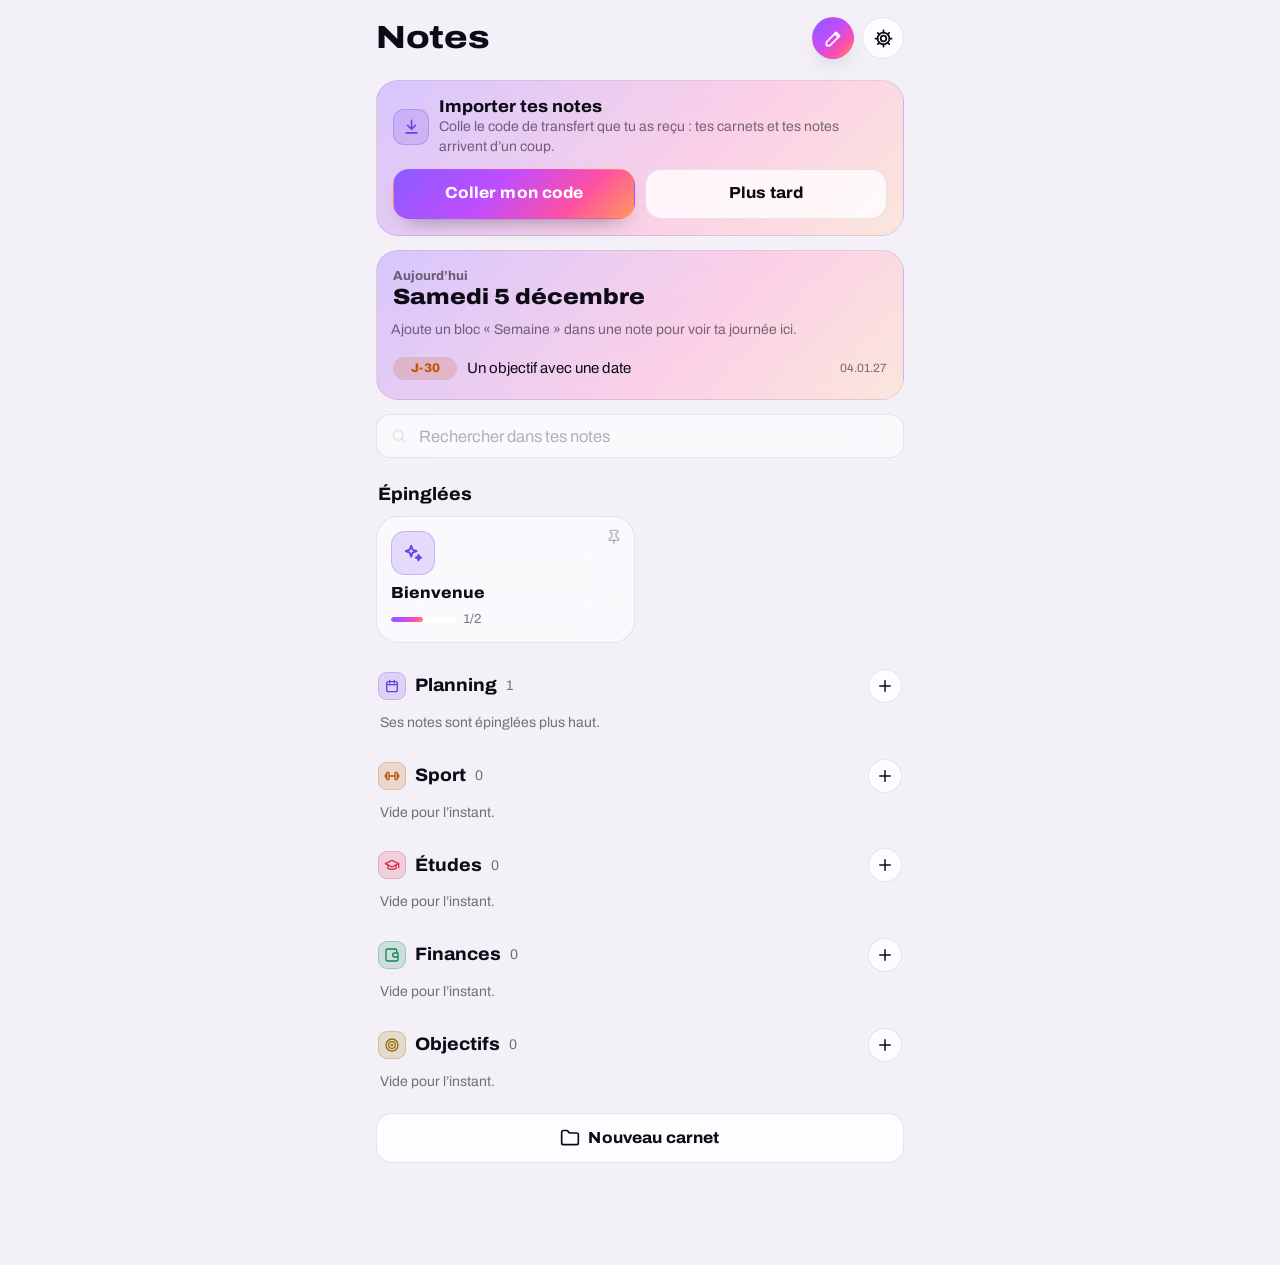
==== app/notes/index.html @ 22a7a974 "Ajoute les applis Notes et COACH (sous-dossiers notes/ et coach/) - Notes : carnets, éditeur par blo" ====
<!doctype html>
<html lang="fr">
<head>
  <meta charset="utf-8">
  <meta name="viewport" content="width=device-width, initial-scale=1, maximum-scale=1, viewport-fit=cover, user-scalable=no, interactive-widget=resizes-content">
  <title>Notes</title>
  <meta name="description" content="Mes notes : ma semaine, mes séances, mes études, mes finances et mes objectifs.">
  <meta name="theme-color" content="#f3f0f8" media="(prefers-color-scheme: light)">
  <meta name="theme-color" content="#000000" media="(prefers-color-scheme: dark)">
  <meta name="apple-mobile-web-app-capable" content="yes">
  <meta name="mobile-web-app-capable" content="yes">
  <meta name="apple-mobile-web-app-status-bar-style" content="black-translucent">
  <meta name="apple-mobile-web-app-title" content="Notes">
  <meta name="format-detection" content="telephone=no">
  <link rel="manifest" href="manifest.webmanifest">
  <link rel="icon" href="icons/notes-192.png" sizes="192x192">
  <link rel="apple-touch-icon" href="icons/notes-touch-180.png">
  <link rel="preload" href="fonts/Archivo-var.woff" as="font" type="font/woff" crossorigin>
  <link rel="stylesheet" href="css/app.css">
  <script>
    // Thème choisi avant l'affichage, pour éviter un flash blanc.
    try {
      var s = JSON.parse(localStorage.getItem('notes.v1') || '{}');
      var t = s.settings && s.settings.theme;
      if (t === 'light' || t === 'dark') document.documentElement.dataset.theme = t;
    } catch (e) {}
  </script>
</head>
<body>
  <div id="app"></div>
  <div id="layer"></div>
  <div id="toast" role="status"></div>
  <noscript>Notes a besoin de JavaScript.</noscript>
  <script type="module" src="js/app.js"></script>
</body>
</html>
---- app/notes/css/app.css ----
/* NOTES — même design que PORRADA : noir profond, lueurs colorées, panneaux en verre dépoli.
   Police : Archivo (variable : graisse 100–900, largeur 62–125 %). */

@font-face {
  font-family: 'Archivo';
  src: url('../fonts/Archivo-var.woff') format('woff');
  font-weight: 100 900;
  font-stretch: 62% 125%;
  font-display: swap;
}

:root {
  color-scheme: dark;
  --bg: #000;
  --ink: #fff;
  --ink-2: rgba(255, 255, 255, .78);
  --muted: rgba(255, 255, 255, .56);
  --faint: rgba(255, 255, 255, .3);
  --glass: rgba(255, 255, 255, .065);
  --glass-2: rgba(255, 255, 255, .11);
  --glass-3: rgba(255, 255, 255, .16);
  --glass-strong: rgba(22, 18, 32, .72);
  --line: rgba(255, 255, 255, .12);
  --hair: rgba(255, 255, 255, .08);
  --sel-bg: #fff;
  --sel-ink: #000;
  --violet: #8a5cff;
  --magenta: #d24dff;
  --pink: #ff4fa3;
  --orange: #ff9a5a;
  --green: #34e29b;
  --red: #ff5470;
  --blue: #4f8bff;
  --yellow: #ffd23f;
  --grad: linear-gradient(135deg, #8a5cff 0%, #c04dff 42%, #ff4fa3 74%, #ff9a5a 100%);
  --grad-soft: linear-gradient(135deg, rgba(138, 92, 255, .32), rgba(255, 79, 163, .24) 60%, rgba(255, 154, 90, .2));
  --glow: 0 10px 24px -14px rgba(0, 0, 0, .55);
  --shadow: 0 18px 40px -18px rgba(0, 0, 0, .8);
  --blob-1: #6b3cff;
  --blob-2: #ff3d9a;
  --blob-3: #ff8a3d;
  --blob-o: .5;
  --c-give: #9a72ff;
  --c-take: #d9651f;
  --loss: #4a4656;
  --belt-white: #f2f2f2;
  --belt-blue: #2d5bff;
  --belt-purple: #7c3aed;
  --belt-brown: #7a4a26;
  --belt-black: #111;
  --r-xl: 28px;
  --r-lg: 22px;
  --r-md: 16px;
  --r-sm: 12px;
  --safe-top: env(safe-area-inset-top, 0px);
  --safe-bottom: env(safe-area-inset-bottom, 0px);
  --tabbar: 68px;
  --ease: cubic-bezier(.22, .8, .24, 1);
  --spring: cubic-bezier(.3, 1.35, .4, 1);
  --blur: blur(22px);
}

@media (prefers-color-scheme: light) {
  :root:not([data-theme="dark"]) {
    color-scheme: light;
    --bg: #f3f0f8;
    --ink: #0e0b16;
    --ink-2: rgba(14, 11, 22, .8);
    --muted: rgba(14, 11, 22, .56);
    --faint: rgba(14, 11, 22, .3);
    --glass: rgba(255, 255, 255, .58);
    --glass-2: rgba(255, 255, 255, .78);
    --glass-3: rgba(255, 255, 255, .92);
    --glass-strong: rgba(255, 255, 255, .82);
    --line: rgba(40, 20, 80, .1);
    --hair: rgba(40, 20, 80, .07);
    --sel-bg: #0e0b16;
    --sel-ink: #fff;
    --shadow: 0 18px 40px -22px rgba(60, 30, 120, .35);
    --blob-1: #b9a2ff;
    --blob-2: #ffb0d6;
    --blob-3: #ffd2ad;
    --blob-o: .75;
    --c-give: #6b3ff0;
    --c-take: #e0661c;
    --loss: #8e8a99;
  }
}
:root[data-theme="light"] {
  color-scheme: light;
  --bg: #f3f0f8;
  --ink: #0e0b16;
  --ink-2: rgba(14, 11, 22, .8);
  --muted: rgba(14, 11, 22, .56);
  --faint: rgba(14, 11, 22, .3);
  --glass: rgba(255, 255, 255, .58);
  --glass-2: rgba(255, 255, 255, .78);
  --glass-3: rgba(255, 255, 255, .92);
  --glass-strong: rgba(255, 255, 255, .82);
  --line: rgba(40, 20, 80, .1);
  --hair: rgba(40, 20, 80, .07);
  --sel-bg: #0e0b16;
  --sel-ink: #fff;
  --shadow: 0 18px 40px -22px rgba(60, 30, 120, .35);
  --blob-1: #b9a2ff;
  --blob-2: #ffb0d6;
  --blob-3: #ffd2ad;
  --blob-o: .75;
  --c-give: #6b3ff0;
  --c-take: #e0661c;
  --loss: #8e8a99;
}

* { box-sizing: border-box; -webkit-tap-highlight-color: transparent; }
html { background: var(--bg); overflow-x: hidden; overscroll-behavior: none; }
html, body { margin: 0; min-height: 100%; }
body {
  background: var(--bg);
  color: var(--ink);
  font-family: 'Archivo', -apple-system, system-ui, sans-serif;
  font-size: 16px;
  line-height: 1.4;
  font-stretch: 100%;
  -webkit-font-smoothing: antialiased;
  -webkit-text-size-adjust: 100%;
  overscroll-behavior-y: none;
  -webkit-user-select: none;
  user-select: none;
}
input, textarea, select { -webkit-user-select: text; user-select: text; }
button { font: inherit; color: inherit; cursor: pointer; }
h1, h2, h3, h4, p { margin: 0; }
h1 { font-size: 30px; font-weight: 800; font-stretch: 118%; letter-spacing: -.01em; line-height: 1.05; }
h2 { font-size: 22px; font-weight: 800; font-stretch: 112%; line-height: 1.15; }
h3 { font-size: 17px; font-weight: 750; font-stretch: 106%; line-height: 1.2; }
h4 { font-size: 13px; font-weight: 650; color: var(--muted); }
a { color: inherit; }
.muted { color: var(--muted); }
.small { font-size: 14px; }
.tiny { font-size: 12px; }
.num { font-variant-numeric: tabular-nums; font-feature-settings: "tnum"; }
.grow { flex: 1; min-width: 0; }
.center { text-align: center; }
.ellipsis { overflow: hidden; text-overflow: ellipsis; white-space: nowrap; }
.hidden { display: none !important; }
.sr { position: absolute; width: 1px; height: 1px; overflow: hidden; clip: rect(0 0 0 0); }
.grad-text { background: var(--grad); -webkit-background-clip: text; background-clip: text; color: transparent; }
:focus { outline: none; }
@media (hover: hover) and (pointer: fine) { :focus-visible { outline: 2.5px solid var(--magenta); outline-offset: 2px; } }

/* ---------- Barre d'état (l'heure, la batterie) : le contenu ne passe jamais dessous ---------- */
body::before {
  content: ''; position: fixed; top: 0; left: 0; right: 0; height: var(--safe-top); z-index: 40;
  background: var(--bg); pointer-events: none;
}

/* ---------- Écran principal ---------- */
#app { min-height: 100vh; }
.screen {
  padding: calc(var(--safe-top) + 10px) 16px calc(var(--tabbar) + var(--safe-bottom) + 34px);
  max-width: 560px; margin: 0 auto;
}
.screen.in-l { animation: inL .38s var(--ease) both; }
.screen.in-r { animation: inR .38s var(--ease) both; }
.screen.in-f { animation: fadeUp .4s var(--ease) both; }
@keyframes inL { from { opacity: 0; transform: translateX(-26px); } }
@keyframes inR { from { opacity: 0; transform: translateX(26px); } }
@keyframes fadeUp { from { opacity: 0; transform: translateY(14px); } }
@keyframes fadeIn { from { opacity: 0; } }
@keyframes pop { 0% { transform: scale(.6); opacity: 0; } 60% { transform: scale(1.08); opacity: 1; } 100% { transform: scale(1); } }
@keyframes shake { 0%, 100% { transform: translateX(0); } 20%, 60% { transform: translateX(-7px); } 40%, 80% { transform: translateX(7px); } }
@keyframes spin { to { transform: rotate(360deg); } }
@keyframes pulse { 0%, 100% { opacity: 1; } 50% { opacity: .45; } }
.shake { animation: shake .36s ease; }

.top {
  display: flex; align-items: center; justify-content: space-between; gap: 12px;
  min-height: 56px; margin-bottom: 14px;
}
.top h1 { font-size: 32px; }
.top .acts { display: flex; align-items: center; gap: 8px; }
.sub-title { color: var(--muted); font-size: 15px; margin: -8px 0 16px; }

.stack { display: grid; gap: 12px; }
.stack > *, .rows > *, .btns > *, .stats > * { min-width: 0; }
.stack.lg { gap: 18px; }
.hstack { display: flex; align-items: center; gap: 10px; }
.between { display: flex; align-items: center; justify-content: space-between; gap: 10px; }
.section { margin-top: 26px; }
.section-head { display: flex; align-items: center; justify-content: space-between; gap: 10px; margin: 0 2px 10px; }
.section-head h3 { font-size: 18px; }
.section-head.section { margin-top: 26px; }
.section-head .link { font-size: 15px; }

/* ---------- Verre ---------- */
.glass, .card, .group, .tabbar, .sheet, .navbar.scrolled, .iconbtn, .chip, .btn.glass, .seg, .input, .toast-pill {
  -webkit-backdrop-filter: var(--blur);
  backdrop-filter: var(--blur);
}
.glass { background: var(--glass); border: 1px solid var(--line); border-radius: var(--r-lg); }
.card {
  background: var(--glass); border: 1px solid var(--line); border-radius: var(--r-lg);
  padding: 16px; position: relative;
}
.card.pad-lg { padding: 20px; }
.card.hero { border-radius: var(--r-xl); padding: 20px; overflow: hidden; }
.card.grad { background: var(--grad); border-color: transparent; color: #fff; box-shadow: var(--glow); }
.card.grad .muted { color: rgba(255, 255, 255, .82); }
.card.tint { background: var(--grad-soft), var(--glass); }
.card.tap { cursor: pointer; transition: transform .18s var(--ease), background-color .2s; }
.card.tap:active { transform: scale(.98); }
.card h3 + p { margin-top: 4px; }

/* ---------- Boutons ---------- */
.btn {
  appearance: none; border: 0; display: inline-flex; align-items: center; justify-content: center; gap: 8px;
  height: 50px; padding: 0 20px; border-radius: var(--r-md);
  font-weight: 750; font-size: 16px; font-stretch: 106%; letter-spacing: .005em;
  background: var(--glass-2); color: var(--ink); border: 1px solid var(--line);
  transition: transform .16s var(--ease), opacity .2s, background-color .2s, box-shadow .2s;
  white-space: nowrap; position: relative; overflow: hidden; touch-action: manipulation;
}
.btn svg { width: 20px; height: 20px; flex: none; }
.btn:active, .btn.is-pressed { transform: scale(.96); }
.btn.primary { background: var(--grad); color: #fff; border-color: transparent; box-shadow: var(--glow); }
.btn.white { background: var(--sel-bg); color: var(--sel-ink); border-color: transparent; }
.btn.ghost { background: transparent; border-color: transparent; color: var(--ink-2); }
.btn.danger { background: rgba(255, 84, 112, .14); color: var(--red); border-color: rgba(255, 84, 112, .3); }
.btn.sm { height: 38px; padding: 0 14px; font-size: 14.5px; border-radius: 12px; }
.btn.sm svg { width: 17px; height: 17px; }
.btn.lg { height: 58px; font-size: 17px; border-radius: 18px; }
.btn.block { display: flex; width: 100%; }
.btn[disabled] { opacity: .38; pointer-events: none; }
.btns { display: grid; gap: 10px; }
.btns.two { grid-template-columns: 1fr 1fr; }
.btns.three { grid-template-columns: 1fr 1fr 1fr; }

.iconbtn {
  appearance: none; width: 42px; height: 42px; border-radius: 50%; flex: none;
  display: inline-grid; place-items: center; position: relative;
  background: var(--glass-2); border: 1px solid var(--line); color: var(--ink);
  transition: transform .16s var(--ease), background-color .2s;
}
.iconbtn svg { width: 21px; height: 21px; }
.iconbtn:active, .iconbtn.is-pressed { transform: scale(.9); }
.iconbtn.plain { background: transparent; border-color: transparent; -webkit-backdrop-filter: none; backdrop-filter: none; }
.iconbtn.grad { background: var(--grad); border-color: transparent; color: #fff; box-shadow: var(--glow); }

.link { appearance: none; background: none; border: 0; padding: 6px 2px; font-weight: 700; color: var(--magenta); }
:root[data-theme="light"] .link { color: #8a2be2; }
.link.muted { color: var(--muted); }
.link.danger { color: var(--red); }

.badge {
  position: absolute; top: -4px; right: -4px; min-width: 19px; height: 19px; padding: 0 5px;
  border-radius: 10px; background: var(--pink); color: #fff; font-size: 11.5px; font-weight: 800;
  display: grid; place-items: center; border: 2px solid var(--bg); animation: pop .35s var(--spring);
}

/* ---------- Puces, segments, interrupteurs ---------- */
.chips { display: flex; flex-wrap: wrap; gap: 8px; }
.chips.scroll { flex-wrap: nowrap; overflow-x: auto; scrollbar-width: none; margin: 0 -16px; padding: 2px 16px; }
.chips.scroll::-webkit-scrollbar { display: none; }
.chip {
  appearance: none; display: inline-flex; align-items: center; gap: 7px; flex: none;
  height: 36px; padding: 0 14px; border-radius: 18px;
  background: var(--glass); border: 1px solid var(--line); color: var(--ink);
  font-size: 14.5px; font-weight: 650; white-space: nowrap;
  transition: transform .16s var(--ease), background-color .2s, color .2s;
}
.chip:active { transform: scale(.94); }
.chip[aria-pressed="true"] { background: var(--sel-bg); color: var(--sel-ink); border-color: transparent; }
.chip.static { pointer-events: none; }
.chip .n { opacity: .6; font-weight: 800; }
.chip svg { width: 16px; height: 16px; }

.seg {
  position: relative; display: grid; grid-auto-flow: column; grid-auto-columns: 1fr;
  background: var(--glass); border: 1px solid var(--line); border-radius: 14px; padding: 3px; height: 44px;
}
.seg::before {
  content: ''; position: absolute; top: 3px; bottom: 3px; left: 3px;
  width: calc((100% - 6px) / var(--n, 2)); border-radius: 11px;
  background: var(--sel-bg); transform: translateX(calc(var(--i, 0) * 100%));
  transition: transform .32s var(--spring);
}
.seg button {
  appearance: none; background: none; border: 0; position: relative; z-index: 1;
  font-weight: 700; font-size: 14.5px; color: var(--muted); transition: color .25s; padding: 0 6px;
}
.seg button[aria-pressed="true"] { color: var(--sel-ink); }
.seg.sm { height: 36px; }
.seg.sm button { font-size: 13.5px; }

.switch {
  appearance: none; width: 51px; height: 31px; border-radius: 16px; flex: none; position: relative;
  background: var(--glass-3); border: 0; transition: background-color .25s;
}
.switch::after {
  content: ''; position: absolute; top: 2px; left: 2px; width: 27px; height: 27px; border-radius: 50%;
  background: #fff; box-shadow: 0 3px 8px rgba(0, 0, 0, .3); transition: transform .3s var(--spring);
}
.switch[aria-checked="true"] { background: var(--green); }
.switch[aria-checked="true"]::after { transform: translateX(20px); }

/* ---------- Champs ---------- */
.field { display: grid; gap: 7px; }
.field > span, .label { font-size: 13.5px; font-weight: 650; color: var(--muted); padding-left: 4px; }
.input {
  width: 100%; height: 50px; padding: 0 16px; border-radius: 14px;
  background: var(--glass); border: 1px solid var(--line); color: var(--ink);
  font: inherit; font-size: 16.5px; outline: none; transition: border-color .2s, background-color .2s;
}
.input::placeholder { color: var(--faint); }
.input:focus { border-color: var(--magenta); background: var(--glass-2); }
textarea.input { height: auto; min-height: 96px; padding: 13px 16px; resize: none; line-height: 1.4; }
select.input { appearance: none; background-image: url("data:image/svg+xml,%3Csvg xmlns='http://www.w3.org/2000/svg' viewBox='0 0 24 24' fill='none' stroke='%23999' stroke-width='2.4' stroke-linecap='round'%3E%3Cpath d='M6 9l6 6 6-6'/%3E%3C/svg%3E"); background-repeat: no-repeat; background-position: right 14px center; background-size: 18px; padding-right: 40px; }
.input.err { border-color: var(--red); }
.hint { font-size: 13px; color: var(--muted); padding-left: 4px; }
.hint.err { color: var(--red); }
.input-wrap { position: relative; }
.input-wrap .prefix { position: absolute; left: 16px; top: 50%; transform: translateY(-50%); color: var(--muted); font-weight: 700; }
.input-wrap .input { padding-left: 34px; }
.stepper { display: flex; align-items: center; gap: 10px; }
.stepper .v { min-width: 64px; text-align: center; font-size: 22px; font-weight: 800; }

/* ---------- Listes groupées (style réglages iPhone) ---------- */
.group { background: var(--glass); border: 1px solid var(--line); border-radius: var(--r-lg); overflow: hidden; }
.group + .group { margin-top: 14px; }
.group-title { font-size: 13px; font-weight: 650; color: var(--muted); margin: 22px 6px 8px; }
.item {
  appearance: none; display: flex; align-items: center; gap: 12px; width: 100%;
  min-height: 54px; padding: 10px 14px; background: none; border: 0; text-align: left; color: inherit;
  position: relative; transition: background-color .15s;
}
.item + .item::before { content: ''; position: absolute; top: 0; left: 58px; right: 0; height: 1px; background: var(--hair); }
.group.noicon .item + .item::before { left: 14px; }
button.item:active { background: var(--glass-2); }
.item .ic {
  width: 32px; height: 32px; border-radius: 9px; display: grid; place-items: center; flex: none;
  background: var(--glass-3); color: var(--ink);
}
.item .ic svg { width: 18px; height: 18px; }
.item .ic.c1 { background: #7c5cff; color: #fff; }
.item .ic.c2 { background: #ff4fa3; color: #fff; }
.item .ic.c3 { background: #ff8a3d; color: #fff; }
.item .ic.c4 { background: #1fbf8f; color: #fff; }
.item .ic.c5 { background: #3b82f6; color: #fff; }
.item .ic.c6 { background: #ff5470; color: #fff; }
.item .ic.c7 { background: #64748b; color: #fff; }
.item .t { font-weight: 650; font-size: 16px; }
.item .s { font-size: 13.5px; color: var(--muted); margin-top: 1px; }
.item .v { color: var(--muted); font-size: 15px; text-align: right; max-width: 48%; overflow: hidden; text-overflow: ellipsis; white-space: nowrap; }
.item .chev { color: var(--faint); display: grid; }
.item .chev svg { width: 18px; height: 18px; }
.item.danger .t { color: var(--red); }

/* Lignes (amis, séances, soumissions) */
.rows { display: grid; gap: 8px; grid-template-columns: minmax(0, 1fr); }
.rowc {
  appearance: none; display: flex; align-items: center; gap: 12px; width: 100%;
  padding: 12px 14px; border-radius: 18px; text-align: left; color: inherit;
  background: var(--glass); border: 1px solid var(--line);
  -webkit-backdrop-filter: var(--blur); backdrop-filter: var(--blur);
  transition: transform .16s var(--ease), background-color .2s;
}
button.rowc:active { transform: scale(.98); background: var(--glass-2); }
.rowc .t { font-weight: 750; font-size: 16px; }
.rowc > button.grow { flex: 1 1 0; min-width: 0; overflow: hidden; }
.rowc .s { font-size: 13.5px; color: var(--muted); margin-top: 2px; }
.rowc .chev { color: var(--faint); display: grid; }
.rowc .chev svg { width: 18px; height: 18px; }

.empty {
  border: 1.5px dashed var(--line); border-radius: var(--r-lg); padding: 26px 20px; text-align: center;
  display: grid; gap: 8px; justify-items: center;
}
.empty .art { width: 64px; height: 64px; border-radius: 20px; display: grid; place-items: center; background: var(--grad-soft); margin-bottom: 4px; }
.empty .art svg { width: 30px; height: 30px; }
.empty p { color: var(--muted); font-size: 15px; max-width: 300px; }

/* ---------- Barre d'onglets flottante ---------- */
.tabbar {
  position: fixed; z-index: 30; left: 50%; transform: translateX(-50%);
  bottom: calc(var(--safe-bottom) + 10px);
  width: min(calc(100% - 28px), 420px); height: var(--tabbar);
  display: grid; grid-template-columns: repeat(4, 1fr);
  padding: 6px; border-radius: 26px;
  background: var(--glass-strong); border: 1px solid var(--line); box-shadow: var(--shadow);
}
.tabbar .ind {
  position: absolute; top: 6px; bottom: 6px; left: 6px; width: calc((100% - 12px) / 4);
  border-radius: 20px; background: var(--glass-3);
  transform: translateX(calc(var(--i, 0) * 100%)); transition: transform .42s var(--spring);
}
.tabbar button {
  appearance: none; border: 0; background: none; position: relative; z-index: 1;
  display: grid; justify-items: center; align-content: center; gap: 3px;
  font-size: 11.5px; font-weight: 700; color: var(--muted); transition: color .25s;
}
.tabbar button svg { width: 24px; height: 24px; transition: transform .3s var(--spring); }
.tabbar button[aria-current="page"] { color: var(--ink); }
.tabbar button[aria-current="page"] svg { transform: translateY(-1px) scale(1.06); }
.tabbar .badge { top: 4px; right: calc(50% - 22px); }

/* ---------- Pages poussées (navigation) ---------- */
#layer { position: relative; z-index: 50; }
.page {
  position: fixed; inset: 0; overflow-y: auto; overflow-x: hidden; -webkit-overflow-scrolling: touch;
  background: var(--bg); overscroll-behavior: contain;
  animation: pageIn .42s var(--ease) backwards;
}
.page.closing { animation: pageOut .3s var(--ease) both; pointer-events: none; }
.page .page-bg { position: fixed; inset: 0; pointer-events: none; z-index: 0; overflow: hidden; }
.page .page-bg i { position: absolute; border-radius: 50%; filter: blur(70px); opacity: var(--blob-o); width: 70vmax; height: 70vmax; }
.page .page-bg i:nth-child(1) { background: var(--blob-1); top: -40vmax; right: -30vmax; }
.page .page-bg i:nth-child(2) { background: var(--blob-2); bottom: -50vmax; left: -36vmax; opacity: calc(var(--blob-o) * .55); }
.page > .body { position: relative; z-index: 1; padding: 0 16px calc(var(--safe-bottom) + 34px); max-width: 560px; margin: 0 auto; }
@keyframes pageIn { from { transform: translateX(100%); } }
@keyframes pageOut { to { transform: translateX(100%); } }
.page.modal { animation: modalIn .44s var(--ease) backwards; }
.page.modal.closing { animation: modalOut .3s var(--ease) both; }
@keyframes modalIn { from { transform: translateY(100%); } }
@keyframes modalOut { to { transform: translateY(100%); } }
.page.under { filter: brightness(.7); transform: translateX(-24%); transition: transform .42s var(--ease), filter .42s; }
.dimmer { position: fixed; inset: 0; background: rgba(0, 0, 0, .35); animation: fadeIn .3s both; pointer-events: none; }

.navbar {
  position: sticky; top: 0; z-index: 5; display: grid; grid-template-columns: 1fr auto 1fr; align-items: center;
  padding: calc(var(--safe-top) + 6px) 10px 8px; margin: 0 -16px 8px; min-height: calc(var(--safe-top) + 58px);
  transition: background-color .25s, border-color .25s;
  border-bottom: 1px solid transparent;
}
.navbar.scrolled { background: var(--glass-strong); border-bottom-color: var(--hair); }
.navbar .nb-title { font-weight: 800; font-size: 17px; font-stretch: 108%; text-align: center; max-width: 52vw; overflow: hidden; text-overflow: ellipsis; white-space: nowrap; opacity: 0; transform: translateY(6px); transition: opacity .25s, transform .25s; }
.navbar.scrolled .nb-title, .navbar.always .nb-title { opacity: 1; transform: none; }
.navbar .nb-right { display: flex; justify-content: flex-end; gap: 8px; }
.backbtn {
  appearance: none; justify-self: start; display: inline-flex; align-items: center; gap: 2px;
  height: 40px; padding: 0 14px 0 8px; border-radius: 20px;
  background: var(--glass-2); border: 1px solid var(--line); color: var(--ink);
  font-weight: 700; font-size: 15.5px;
  -webkit-backdrop-filter: var(--blur); backdrop-filter: var(--blur);
  transition: transform .16s var(--ease);
  max-width: 40vw;
}
.backbtn svg { width: 22px; height: 22px; flex: none; }
.backbtn span { overflow: hidden; text-overflow: ellipsis; white-space: nowrap; }
.backbtn:active { transform: scale(.94); }
.page-title { font-size: 30px; margin: 4px 2px 16px; }
.page-sub { color: var(--muted); margin: -10px 2px 18px; font-size: 15px; }

/* ---------- Clavier ouvert (classe posée par ui.js) ---------- */
html.kb { --safe-bottom: 0px; }
html.kb .tabbar { opacity: 0; pointer-events: none; }
html.kb .page { top: var(--vvt); bottom: var(--kb); }
html.kb .sheet { bottom: var(--kb); max-height: calc(var(--vvh) - 16px); border-radius: 30px; }
html.kb .backdrop { bottom: var(--kb); top: var(--vvt); }
html.kb .onb { min-height: 0; grid-template-rows: auto auto auto; }

/* ---------- Feuilles du bas ---------- */
.backdrop { position: fixed; inset: 0; background: rgba(0, 0, 0, .5); animation: fadeIn .28s both; }
.backdrop.closing { animation: fadeOut .26s both; }
@keyframes fadeOut { to { opacity: 0; } }
.sheet {
  position: fixed; left: 0; right: 0; bottom: 0; max-height: 90vh; overflow-y: auto; overscroll-behavior: contain;
  margin: 0 auto; max-width: 560px;
  background: var(--glass-strong); border: 1px solid var(--line); border-bottom: 0;
  border-radius: 30px 30px 0 0; box-shadow: 0 -20px 50px -20px rgba(0, 0, 0, .6);
  padding: 8px 18px calc(var(--safe-bottom) + 22px);
  animation: sheetIn .48s var(--spring) both;
}
.sheet.closing { animation: sheetOut .26s var(--ease) both; }
.sheet.dragging { animation: none; transition: none; }
@keyframes sheetIn { from { transform: translateY(100%); } }
@keyframes sheetOut { to { transform: translateY(105%); } }
.sheet .grab { width: 40px; height: 5px; border-radius: 3px; background: var(--faint); margin: 2px auto 14px; }
.sheet h2 { font-size: 21px; }
.sheet .sheet-head { display: flex; align-items: center; justify-content: space-between; gap: 10px; margin-bottom: 4px; }

/* ---------- Toast ---------- */
#toast {
  position: fixed; left: 50%; z-index: 120; bottom: calc(var(--tabbar) + var(--safe-bottom) + 22px);
  transform: translate(-50%, 30px) scale(.96); opacity: 0; visibility: hidden;
  transition: transform .36s var(--spring), opacity .25s, visibility 0s .36s;
  width: max-content; max-width: calc(100vw - 32px);
  display: flex; align-items: center; gap: 12px;
  padding: 12px 14px 12px 18px; border-radius: 18px;
  background: var(--glass-strong); border: 1px solid var(--line); box-shadow: var(--shadow);
  -webkit-backdrop-filter: var(--blur); backdrop-filter: var(--blur);
  font-weight: 650; font-size: 15px;
}
#toast.show { transform: translate(-50%, 0) scale(1); opacity: 1; visibility: visible; transition: transform .42s var(--spring), opacity .2s; }
#toast .act { appearance: none; border: 0; background: var(--sel-bg); color: var(--sel-ink); border-radius: 11px; height: 32px; padding: 0 12px; font-weight: 800; font-size: 14px; }
#toast .ok { width: 22px; height: 22px; border-radius: 50%; background: var(--green); color: #000; display: grid; place-items: center; flex: none; }
#toast .ok svg { width: 14px; height: 14px; }
body.no-tabbar #toast { bottom: calc(var(--safe-bottom) + 24px); }

.spinner { width: 26px; height: 26px; border: 3px solid var(--line); border-top-color: var(--ink); border-radius: 50%; animation: spin .8s linear infinite; }

/* ---------- Avatars ---------- */
.av {
  --s: 44px; width: var(--s); height: var(--s); border-radius: 50%; flex: none; position: relative;
  display: grid; place-items: center; overflow: visible;
  background: var(--grad-soft); font-weight: 800; font-size: calc(var(--s) * .38);
}
.av > .clip { width: 100%; height: 100%; border-radius: 50%; overflow: hidden; display: block; background: var(--av-bg, linear-gradient(160deg, #3a2a6e, #1a1430)); }
.av > .clip > svg, .av > .clip > img { width: 100%; height: 100%; display: block; object-fit: cover; }
.av.ring > .clip { box-shadow: 0 0 0 2px var(--bg), 0 0 0 4px transparent; background-clip: padding-box; }
.av.ring::before { content: ''; position: absolute; inset: -3px; border-radius: 50%; background: var(--grad); z-index: -1; }
.av .dot { position: absolute; right: 0; bottom: 0; width: 28%; height: 28%; min-width: 10px; min-height: 10px; border-radius: 50%; background: var(--faint); border: 2px solid var(--bg); }
.av .dot.on { background: var(--green); }
.av > .clip.ini { display: grid; place-items: center; color: #fff; font-weight: 850; font-stretch: 112%; font-size: calc(var(--s) * .38); letter-spacing: .01em; }
button.av { appearance: none; border: 0; padding: 0; transition: transform .16s var(--ease); }
button.av:active { transform: scale(.92); }
:root[data-theme="light"] .av > .clip { --av-bg: linear-gradient(160deg, #ddd2ff, #ffd9ea); }
@media (prefers-color-scheme: light) { :root:not([data-theme="dark"]) .av > .clip { --av-bg: linear-gradient(160deg, #ddd2ff, #ffd9ea); } }

/* ---------- Divers ---------- */
.list-head { font-size: 13px; font-weight: 700; color: var(--muted); margin: 18px 4px 8px; }
.kv { display: flex; justify-content: space-between; gap: 10px; padding: 9px 0; border-top: 1px solid var(--hair); font-size: 15px; }
.kv:first-child { border-top: 0; }
.kv span:last-child { font-weight: 750; text-align: right; }
.searchbar { position: relative; }
.searchbar svg { position: absolute; left: 14px; top: 50%; transform: translateY(-50%); width: 18px; height: 18px; color: var(--muted); }
.searchbar .input { padding-left: 42px; height: 44px; border-radius: 14px; }
.sep-or { display: flex; align-items: center; gap: 12px; color: var(--muted); font-size: 13px; }
.sep-or::before, .sep-or::after { content: ''; flex: 1; height: 1px; background: var(--hair); }

@media (prefers-reduced-motion: reduce) {
  *, *::before, *::after { animation-duration: .01ms !important; animation-iteration-count: 1 !important; transition-duration: .01ms !important; }
}
:root.reduce-motion *, :root.reduce-motion *::before, :root.reduce-motion *::after { animation-duration: .01ms !important; animation-iteration-count: 1 !important; transition-duration: .01ms !important; }




/* ================= NOTES ================= */
:root {
  --k-red: #ff5470;
  --k-orange: #ff8a3d;
  --k-yellow: #ffd23f;
  --k-green: #34e29b;
  --k-teal: #2dd4bf;
  --k-blue: #5b8cff;
  --k-violet: #a78bfa;
  --k-pink: #ff4fa3;
}
@media (prefers-color-scheme: light) { :root:not([data-theme="dark"]) {
  --k-red: #d62e4c;
  --k-orange: #c45608;
  --k-yellow: #957000;
  --k-green: #0b8655;
  --k-teal: #0a7f73;
  --k-blue: #2a56e8;
  --k-violet: #6d3fe6;
  --k-pink: #c41d66;
} }
:root[data-theme="light"] {
  --k-red: #d62e4c;
  --k-orange: #c45608;
  --k-yellow: #957000;
  --k-green: #0b8655;
  --k-teal: #0a7f73;
  --k-blue: #2a56e8;
  --k-violet: #6d3fe6;
  --k-pink: #c41d66;
}
.c-red { --kc: var(--k-red); color: var(--kc); }
.pic[data-c="red"], .cd-red { --kc: var(--k-red); }
.pill[data-c="red"], .cc-red { --kc: var(--k-red); }
.hl-red { background: color-mix(in srgb, var(--k-red) 32%, transparent); border-radius: 4px; padding: 0 2px; }
.c-orange { --kc: var(--k-orange); color: var(--kc); }
.pic[data-c="orange"], .cd-orange { --kc: var(--k-orange); }
.pill[data-c="orange"], .cc-orange { --kc: var(--k-orange); }
.hl-orange { background: color-mix(in srgb, var(--k-orange) 32%, transparent); border-radius: 4px; padding: 0 2px; }
.c-yellow { --kc: var(--k-yellow); color: var(--kc); }
.pic[data-c="yellow"], .cd-yellow { --kc: var(--k-yellow); }
.pill[data-c="yellow"], .cc-yellow { --kc: var(--k-yellow); }
.hl-yellow { background: color-mix(in srgb, var(--k-yellow) 32%, transparent); border-radius: 4px; padding: 0 2px; }
.c-green { --kc: var(--k-green); color: var(--kc); }
.pic[data-c="green"], .cd-green { --kc: var(--k-green); }
.pill[data-c="green"], .cc-green { --kc: var(--k-green); }
.hl-green { background: color-mix(in srgb, var(--k-green) 32%, transparent); border-radius: 4px; padding: 0 2px; }
.c-teal { --kc: var(--k-teal); color: var(--kc); }
.pic[data-c="teal"], .cd-teal { --kc: var(--k-teal); }
.pill[data-c="teal"], .cc-teal { --kc: var(--k-teal); }
.hl-teal { background: color-mix(in srgb, var(--k-teal) 32%, transparent); border-radius: 4px; padding: 0 2px; }
.c-blue { --kc: var(--k-blue); color: var(--kc); }
.pic[data-c="blue"], .cd-blue { --kc: var(--k-blue); }
.pill[data-c="blue"], .cc-blue { --kc: var(--k-blue); }
.hl-blue { background: color-mix(in srgb, var(--k-blue) 32%, transparent); border-radius: 4px; padding: 0 2px; }
.c-violet { --kc: var(--k-violet); color: var(--kc); }
.pic[data-c="violet"], .cd-violet { --kc: var(--k-violet); }
.pill[data-c="violet"], .cc-violet { --kc: var(--k-violet); }
.hl-violet { background: color-mix(in srgb, var(--k-violet) 32%, transparent); border-radius: 4px; padding: 0 2px; }
.c-pink { --kc: var(--k-pink); color: var(--kc); }
.pic[data-c="pink"], .cd-pink { --kc: var(--k-pink); }
.pill[data-c="pink"], .cc-pink { --kc: var(--k-pink); }
.hl-pink { background: color-mix(in srgb, var(--k-pink) 32%, transparent); border-radius: 4px; padding: 0 2px; }
.c-muted { --kc: var(--muted); color: var(--kc); }
.pic[data-c="muted"], .cd-muted { --kc: var(--muted); }
.pill[data-c="muted"], .cc-muted { --kc: var(--muted); }
.hl-muted { background: color-mix(in srgb, var(--muted) 32%, transparent); border-radius: 4px; padding: 0 2px; }
.c-ink { --kc: var(--ink); color: var(--kc); }
.pic[data-c="ink"], .cd-ink { --kc: var(--ink); }
.pill[data-c="ink"], .cc-ink { --kc: var(--ink); }
.pic { display: inline-flex; vertical-align: -0.16em; width: 1.12em; height: 1.12em; color: var(--kc, currentColor); margin: 0 .06em; }
.pic svg { width: 100%; height: 100%; }
.pill { display: inline-flex; align-items: center; gap: 4px; padding: .08em .62em; margin: 0 .1em; border-radius: 999px; font-size: .78em; font-weight: 750; line-height: 1.5; vertical-align: .08em;
  color: var(--kc, var(--ink)); background: color-mix(in srgb, var(--kc, var(--ink)) 18%, transparent); border: 1px solid color-mix(in srgb, var(--kc, var(--ink)) 30%, transparent); white-space: nowrap; }
.pill.big { font-size: 18px; padding: 4px 14px; }

/* Tuiles de picto (notes, carnets) */
.ntile { width: 44px; height: 44px; border-radius: 14px; display: grid; place-items: center; flex: none;
  color: var(--kc, var(--k-violet)); background: color-mix(in srgb, var(--kc, var(--k-violet)) 16%, transparent); border: 1px solid color-mix(in srgb, var(--kc, var(--k-violet)) 26%, transparent); }
.ntile svg { width: 22px; height: 22px; }
.ntile.sm { width: 36px; height: 36px; border-radius: 11px; } .ntile.sm svg { width: 19px; height: 19px; }
.ntile.xs { width: 28px; height: 28px; border-radius: 9px; } .ntile.xs svg { width: 16px; height: 16px; }
.plain-btn { appearance: none; background: none; border: 0; padding: 0; }

/* Polices et tailles */
.f-wide { font-stretch: 125%; font-weight: 800; }
.f-sys { font-family: -apple-system, system-ui, 'Helvetica Neue', sans-serif; }
.f-round { font-family: ui-rounded, 'SF Pro Rounded', -apple-system, system-ui, sans-serif; }
.f-serif { font-family: ui-serif, 'New York', Georgia, serif; }
.f-didot { font-family: Didot, 'Bodoni 72', ui-serif, Georgia, serif; }
.f-mono { font-family: ui-monospace, 'SF Mono', Menlo, monospace; }
.f-type { font-family: 'American Typewriter', 'Courier New', monospace; }
.f-hand { font-family: Noteworthy, 'Bradley Hand', 'Segoe Print', cursive; }
.f-marker { font-family: 'Marker Felt', 'Chalkboard SE', 'Comic Sans MS', cursive; }

/* ---------- Accueil ---------- */
.today { padding: 6px 14px 12px; background: var(--grad-soft), var(--glass); }
.today-h { appearance: none; display: flex; align-items: center; gap: 10px; width: 100%; background: none; border: 0; color: inherit; padding: 10px 2px; text-align: left; }
.today-h .chev { color: var(--faint); display: grid; } .today-h .chev svg { width: 18px; height: 18px; }
.td-k { font-size: 13px; font-weight: 750; color: var(--muted); }
.td-d { font-size: 22px; font-weight: 850; font-stretch: 112%; line-height: 1.15; }
.td-track { display: grid; grid-template-columns: 1fr 1fr; gap: 8px; margin-top: 10px; }
.tmini { display: grid; gap: 2px; padding: 9px 10px; border-radius: 14px; background: var(--glass); border: 1px solid var(--hair); }
.tmini .tn { display: flex; align-items: center; gap: 6px; font-weight: 750; font-size: 14px; }
.tmini .tg { font-size: 12px; color: var(--muted); }
.tmini .tval { margin-top: 4px; height: 36px; font-size: 18px; }
.tdot { width: 8px; height: 8px; border-radius: 50%; background: var(--faint); flex: none; }
.tdot.ok { background: var(--k-green); } .tdot.no { background: var(--k-orange); }
.td-due { display: grid; gap: 2px; margin-top: 10px; }
.due-row { appearance: none; display: flex; align-items: center; gap: 10px; background: none; border: 0; color: inherit; padding: 7px 2px; text-align: left; font-size: 15px; min-width: 0; }
.td-quick { appearance: none; display: flex; align-items: center; gap: 10px; width: 100%; margin-top: 10px; padding: 10px 12px; border-radius: 14px; text-align: left; color: var(--ink); font-size: 15px;
  background: color-mix(in srgb, var(--kc) 12%, transparent); border: 1px solid color-mix(in srgb, var(--kc) 24%, transparent); }
.td-quick .cicon { width: 22px; height: 22px; color: var(--kc); flex: none; display: grid; } .td-quick .cicon svg { width: 20px; height: 20px; }
.ngrid { display: grid; grid-template-columns: repeat(2, minmax(0, 1fr)); gap: 10px; }
.ncard { appearance: none; position: relative; display: grid; gap: 8px; align-content: start; justify-items: start; text-align: left; color: inherit; min-height: 118px;
  padding: 14px; border-radius: 22px; background: var(--glass); border: 1px solid var(--line); -webkit-backdrop-filter: var(--blur); backdrop-filter: var(--blur);
  transition: transform .16s var(--ease); min-width: 0; }
.ncard:active, .ncard.is-pressed { transform: scale(.97); }
.ncard .nc-t { font-weight: 800; font-size: 16px; line-height: 1.2; font-stretch: 106%; }
.ncard .nc-m { font-size: 13px; color: var(--muted); max-width: 100%; min-width: 0; display: block; }
.ncard .nc-m .ellipsis { display: block; }
.ncard .nc-pin { position: absolute; top: 12px; right: 12px; width: 16px; height: 16px; color: var(--faint); }
.mprog { display: flex; align-items: center; gap: 8px; }
.hbar { display: inline-block; height: 5px; width: 64px; border-radius: 3px; background: var(--glass-3); overflow: hidden; flex: none; }
.hbar i { display: block; height: 100%; background: var(--grad); border-radius: 3px; }
.bookhead .bk { appearance: none; display: flex; align-items: center; gap: 9px; background: none; border: 0; color: inherit; padding: 0; }
.bookhead .bk h3 { font-size: 18px; }
.iconbtn.sm { width: 34px; height: 34px; } .iconbtn.sm svg { width: 18px; height: 18px; }

/* ---------- Une note ---------- */
.page.notepage > .body { padding-bottom: 0; min-height: 100%; display: flex; flex-direction: column; }
.note-wrap { flex: 1; display: flex; flex-direction: column; }
.note-head { display: flex; gap: 12px; align-items: flex-start; margin: 2px 0 14px; }
.note-head .ntile { width: 52px; height: 52px; border-radius: 16px; margin-top: 2px; } .note-head .ntile svg { width: 26px; height: 26px; }
.note-title { appearance: none; border: 0; outline: none; background: transparent; color: var(--ink); width: 100%; resize: none; overflow: hidden; padding: 4px 0 2px;
  font-family: inherit; font-size: 28px; font-weight: 850; font-stretch: 114%; line-height: 1.12; -webkit-user-select: text; user-select: text; }
.note-title::placeholder { color: var(--faint); }
.note-meta { display: flex; align-items: center; gap: 8px; color: var(--muted); font-size: 12.5px; flex-wrap: wrap; }
.note-meta .pill { font-size: 11.5px; }
.blocks { display: grid; gap: 2px; padding-bottom: 20px; }
.blk { position: relative; display: flex; align-items: flex-start; gap: 10px; min-width: 0; }
.blk > .rt, .blk .col { flex: 1; min-width: 0; }
.rt { outline: none; padding: 5px 0; font-size: 17px; line-height: 1.45; min-height: 1.45em; white-space: pre-wrap; overflow-wrap: anywhere; -webkit-user-select: text; user-select: text; }
.rt:empty::before { content: attr(data-ph); color: var(--faint); pointer-events: none; }
.page:not(.editing) .rt:empty::before { content: ''; }
.rt b { font-weight: 800; }
.b-h1 .rt { font-size: 28px; font-weight: 850; font-stretch: 114%; line-height: 1.15; padding-top: 18px; }
.b-h2 { flex-wrap: wrap; align-items: center; }
.b-h2 .rt { font-size: 21px; font-weight: 800; font-stretch: 110%; line-height: 1.2; padding-top: 22px; }
.b-h3 .rt { font-size: 17.5px; font-weight: 800; padding-top: 14px; }
.b-h1, .b-h3 { flex-wrap: wrap; align-items: center; }
.hprog { display: flex; align-items: center; gap: 8px; width: 100%; margin: 0 0 6px; }
.hprog .hbar { flex: 1; width: auto; max-width: 220px; }
.hprog .hcount { font-size: 12.5px; font-weight: 750; color: var(--muted); }
.hprog.full .hcount { color: var(--k-green); }
.hprog.full .hbar i { background: var(--k-green); }
.z-s .rt { font-size: 14.5px; } .z-l .rt { font-size: 20px; } .z-xl .rt { font-size: 25px; line-height: 1.25; }
.b-h1.z-s .rt { font-size: 22px; } .b-h1.z-l .rt { font-size: 34px; } .b-h1.z-xl .rt { font-size: 42px; }
.b-h2.z-s .rt { font-size: 18px; } .b-h2.z-l .rt { font-size: 25px; } .b-h2.z-xl .rt { font-size: 30px; }
.al-c .rt { text-align: center; }
.b-todo .box { margin-top: 7px; }
.box { appearance: none; width: 24px; height: 24px; border-radius: 50%; border: 2px solid var(--faint); background: transparent; color: transparent; display: grid; place-items: center; flex: none; padding: 0;
  transition: background-color .2s, border-color .2s, transform .16s var(--spring); }
.box svg { width: 14px; height: 14px; stroke-width: 3; }
.box.on { background: var(--grad); border-color: transparent; color: #fff; }
.box:active { transform: scale(.86); }
.box.sm { width: 22px; height: 22px; }
.b-todo.done .rt { color: var(--muted); text-decoration: line-through; text-decoration-color: var(--faint); }
.sub { outline: none; font-size: 14px; color: var(--muted); padding: 0 0 4px; min-height: 1.2em; -webkit-user-select: text; user-select: text; }
.sub:empty::before { content: attr(data-ph); color: var(--faint); }
.page:not(.editing) .sub:empty { display: none; }
.due { appearance: none; display: inline-flex; align-items: center; gap: 6px; border: 0; margin: 0 0 6px; padding: 3px 9px; border-radius: 999px; font-size: 12.5px; font-weight: 650;
  background: var(--glass-2); color: var(--ink-2); }
.due svg { width: 13px; height: 13px; }
.due b { font-weight: 850; }
.due.soon { background: color-mix(in srgb, var(--k-red) 18%, transparent); color: var(--k-red); }
.due.mid { background: color-mix(in srgb, var(--k-orange) 18%, transparent); color: var(--k-orange); }
.due.far { background: color-mix(in srgb, var(--k-blue) 16%, transparent); color: var(--k-blue); }
.due.late { background: var(--k-red); color: #fff; }
.due.done { background: color-mix(in srgb, var(--k-green) 18%, transparent); color: var(--k-green); }
.td-due .due { margin: 0; min-width: 64px; justify-content: center; }
.b-bul .mark { width: 18px; height: 18px; margin-top: 8px; flex: none; color: var(--kc, var(--k-violet)); display: grid; }
.b-bul .mark svg { width: 100%; height: 100%; }
.b-bul:not([class*=" c-"]) .mark { color: var(--muted); }
.numx { min-width: 22px; padding-top: 5px; font-weight: 800; color: var(--muted); font-size: 16px; line-height: 1.45; }
.b-call { margin: 8px 0; padding: 8px 12px; border-radius: 16px; background: color-mix(in srgb, var(--kc) 12%, transparent); border: 1px solid color-mix(in srgb, var(--kc) 24%, transparent); }
.b-call:not([class*="cc-"]) { --kc: var(--k-violet); }
.b-call .cicon { appearance: none; background: none; border: 0; padding: 0; width: 22px; height: 22px; margin-top: 6px; color: var(--kc); flex: none; display: grid; }
.b-call .cicon svg { width: 22px; height: 22px; }
.b-div { padding: 10px 0; }
.divline { appearance: none; display: block; width: 100%; height: 14px; border: 0; background: linear-gradient(var(--line), var(--line)) center / 100% 1px no-repeat; }
.add-block { appearance: none; display: inline-flex; align-items: center; gap: 8px; margin: 14px 0 6px; padding: 10px 14px; border-radius: 14px; border: 1.5px dashed var(--line); background: transparent; color: var(--muted); font-weight: 700; font-size: 15px; justify-self: start; }
.add-block svg { width: 18px; height: 18px; }

/* Barre d'outils au-dessus du clavier */
.etools { position: fixed; left: 0; right: 0; bottom: var(--kb, 0px); z-index: 60; display: none; align-items: center; gap: 6px; max-width: 560px; margin: 0 auto; padding: 8px 10px calc(var(--safe-bottom) + 8px);
  background: var(--glass-strong); border-top: 1px solid var(--hair); -webkit-backdrop-filter: var(--blur); backdrop-filter: var(--blur); }
.page.editing .etools { display: flex; }
.page.editing .note-wrap { padding-bottom: calc(var(--safe-bottom) + 70px); }
.etools-in { display: flex; gap: 4px; overflow-x: auto; scrollbar-width: none; flex: 1; min-width: 0; }
.etools-in::-webkit-scrollbar { display: none; }
.tbtn { appearance: none; flex: none; width: 42px; height: 40px; border-radius: 12px; border: 0; background: transparent; color: var(--ink); display: grid; place-items: center; }
.tbtn svg { width: 21px; height: 21px; }
.tbtn:active { background: var(--glass-3); }
.tbtn.done { background: var(--sel-bg); color: var(--sel-ink); }

/* Feuilles : ajouter, style, couleurs, pictos */
.addgrid { display: grid; grid-template-columns: repeat(3, minmax(0, 1fr)); gap: 8px; }
.addopt { appearance: none; display: grid; justify-items: center; gap: 5px; padding: 12px 6px; border-radius: 16px; background: var(--glass-2); border: 1px solid var(--line); color: inherit; text-align: center; min-width: 0; }
.addopt .ai { width: 24px; height: 24px; display: grid; color: var(--k-violet); } .addopt .ai svg { width: 24px; height: 24px; }
.addopt .at { font-weight: 750; font-size: 13.5px; line-height: 1.2; }
.addopt .as { font-size: 11.5px; color: var(--muted); line-height: 1.25; }
.fontgrid { display: grid; grid-template-columns: repeat(5, minmax(0, 1fr)); gap: 6px; }
.fontopt { appearance: none; display: grid; justify-items: center; gap: 2px; padding: 8px 2px; border-radius: 12px; background: var(--glass-2); border: 1px solid var(--line); color: inherit; min-width: 0; }
.fontopt .fx { font-size: 22px; line-height: 1.1; }
.fontopt .fl { font-size: 10.5px; color: var(--muted); font-family: 'Archivo', sans-serif; font-weight: 650; font-stretch: 100%; white-space: nowrap; overflow: hidden; text-overflow: ellipsis; max-width: 100%; }
.fontopt[aria-pressed="true"] { background: var(--sel-bg); color: var(--sel-ink); }
.fontopt[aria-pressed="true"] .fl { color: inherit; opacity: .7; }
.dots-row { display: flex; flex-wrap: wrap; gap: 9px; }
.cdot { appearance: none; width: 34px; height: 34px; border-radius: 50%; border: 2px solid transparent; background: var(--kc); display: grid; place-items: center; color: var(--bg); padding: 0; }
.cdot.cd-ink { background: var(--ink); } .cdot.cd-muted { background: var(--muted); }
.cdot.hl { background: color-mix(in srgb, var(--kc) 32%, transparent); border-color: color-mix(in srgb, var(--kc) 50%, transparent); color: var(--ink); }
.cdot.hl.cd-ink { background: transparent; border-color: var(--line); }
.cdot.hl svg { width: 16px; height: 16px; }
.cdot.on { box-shadow: 0 0 0 2px var(--bg), 0 0 0 4px var(--ink); }
.picgrid { display: grid; grid-template-columns: repeat(7, minmax(0, 1fr)); gap: 6px; }
.picopt { appearance: none; aspect-ratio: 1; border-radius: 12px; border: 1px solid var(--line); background: var(--glass-2); color: var(--kc, var(--ink)); display: grid; place-items: center; padding: 0; }
.picopt svg { width: 22px; height: 22px; }
.chip.icon { width: 42px; padding: 0; justify-content: center; } .chip.icon svg { width: 18px; height: 18px; }
.opt-line { display: flex; align-items: center; justify-content: space-between; gap: 12px; padding: 10px 2px; font-weight: 650; }
.list-head { margin: 8px 2px 0; }

/* ---------- Blocs outils ---------- */
.b-special { display: block; margin: 10px 0; }
.sp { border-radius: 22px; background: var(--glass); border: 1px solid var(--line); padding: 12px; -webkit-backdrop-filter: var(--blur); backdrop-filter: var(--blur); display: grid; gap: 10px; }
.sp-head { display: flex; align-items: center; gap: 10px; min-width: 0; }
.sp-t { font-weight: 800; font-size: 17px; line-height: 1.2; }
.sp-t::first-letter { text-transform: uppercase; }
.sp-s { font-size: 12.5px; color: var(--muted); margin-top: 2px; }
.legend { display: flex; flex-wrap: wrap; gap: 6px 12px; font-size: 12.5px; color: var(--muted); font-weight: 650; }
.legend .lg { display: inline-flex; align-items: center; gap: 5px; }
.sw { display: inline-block; width: 10px; height: 10px; border-radius: 3px; background: var(--kc); flex: none; }
.wic { width: 18px; height: 18px; display: grid; color: var(--kc); flex: none; } .wic svg { width: 100%; height: 100%; }
.wday { padding: 10px 10px 8px; border-radius: 16px; background: var(--glass); border: 1px solid var(--hair); }
.wday.today { background: var(--grad-soft), var(--glass-2); border-color: color-mix(in srgb, var(--k-violet) 40%, transparent); }
.wday.past { opacity: .72; }
.wd-h { display: flex; align-items: center; gap: 8px; margin-bottom: 4px; }
.wd-n { font-weight: 850; font-size: 15px; font-stretch: 108%; }
.wd-c { margin-left: auto; font-size: 12px; font-weight: 750; color: var(--muted); }
.wd-c.full { color: var(--k-green); }
.witems { display: grid; gap: 2px; }
.witem { display: flex; align-items: center; gap: 4px; min-width: 0; }
.wmain { appearance: none; flex: 1; min-width: 0; display: flex; align-items: center; gap: 10px; padding: 7px 2px; background: none; border: 0; color: inherit; text-align: left; font-size: 15.5px; font-weight: 600; }
.wbox { width: 22px; height: 22px; border-radius: 7px; border: 2px solid var(--faint); display: grid; place-items: center; color: transparent; flex: none; transition: all .2s; }
.wbox svg { width: 13px; height: 13px; stroke-width: 3; }
.witem.done .wbox { background: var(--k-green); border-color: transparent; color: #04140c; }
.witem.done .wx { color: var(--muted); text-decoration: line-through; text-decoration-color: var(--faint); }
.wx { min-width: 0; overflow-wrap: anywhere; }
.wlink, .wedit { appearance: none; width: 34px; height: 34px; border-radius: 10px; border: 0; background: var(--glass-2); color: var(--muted); display: grid; place-items: center; flex: none; }
.wlink svg, .wedit svg { width: 16px; height: 16px; }
.wadd { appearance: none; display: inline-flex; align-items: center; gap: 6px; margin-top: 4px; padding: 7px 10px; border-radius: 10px; border: 1.5px dashed var(--line); background: none; color: var(--muted); font-weight: 700; font-size: 13.5px; justify-self: start; }
.wadd svg { width: 15px; height: 15px; }
.wgroup { display: grid; gap: 8px; padding: 8px 0 2px 10px; border-left: 3px solid var(--kc); border-radius: 0 0 0 6px; }
.wg-h { display: flex; align-items: center; gap: 6px; font-size: 12.5px; font-weight: 800; color: var(--kc); letter-spacing: .01em; }
.wg-h svg { width: 15px; height: 15px; }
.g-violet { --kc: var(--k-violet); } .g-orange { --kc: var(--k-orange); } .g-pink { --kc: var(--k-pink); }
.ex { position: relative; padding: 10px 10px 10px 14px; border-radius: 16px; background: var(--glass-2); border: 1px solid var(--hair); display: grid; gap: 6px; overflow: hidden; }
.ex::before { content: ''; position: absolute; left: 0; top: 0; bottom: 0; width: 4px; background: var(--kc); }
.ex.k-red { --kc: var(--k-red); } .ex.k-blue { --kc: var(--k-blue); } .ex.k-green { --kc: var(--k-green); } .ex.k-violet { --kc: var(--k-violet); }
.ex-h { display: flex; align-items: center; gap: 8px; min-width: 0; }
.exb { font-weight: 900; font-size: 12.5px; padding: 3px 7px; border-radius: 8px; background: var(--glass-3); flex: none; font-stretch: 112%; }
.exn { flex: 1; min-width: 0; font-weight: 800; font-size: 15.5px; line-height: 1.25; }
.kpill { font-size: 11px; font-weight: 800; padding: 2px 7px; border-radius: 999px; color: var(--kc); background: color-mix(in srgb, var(--kc) 16%, transparent); flex: none; }
.ex-m { display: flex; flex-wrap: wrap; gap: 4px 10px; font-size: 13px; color: var(--muted); font-weight: 600; }
.ex-m span:first-child { color: var(--ink); font-weight: 800; }
.sets { display: grid; grid-template-columns: repeat(auto-fill, minmax(88px, 1fr)); gap: 6px; }
.set { display: flex; align-items: center; gap: 2px; min-width: 0; padding: 4px 6px 4px 8px; border-radius: 12px; background: var(--glass); border: 1px solid var(--line); }
.set .sl { font-size: 11.5px; font-weight: 800; color: var(--muted); }
.set .su { font-size: 11.5px; color: var(--muted); }
.load { flex: 1; min-width: 0; width: 40px; height: 32px; border: 0; outline: none; background: transparent; color: var(--ink); font: inherit; font-size: 17px; font-weight: 800; text-align: center; padding: 0; -webkit-user-select: text; user-select: text; }
.load::placeholder { color: var(--faint); font-weight: 650; }
.set:focus-within { border-color: var(--k-violet); }
.hist .kv span:first-child { color: var(--ink-2); }
.trow { display: flex; align-items: center; gap: 12px; padding: 10px; border-radius: 16px; background: var(--glass-2); border: 1px solid var(--hair); }
.trow .t { font-weight: 800; font-size: 16px; }
.trow .s { font-size: 13px; color: var(--muted); }
.tin { display: flex; align-items: baseline; gap: 4px; }
.tval { width: 86px; height: 46px; border-radius: 14px; border: 1px solid var(--line); background: var(--glass); color: var(--ink); font: inherit; font-size: 22px; font-weight: 850; text-align: center; outline: none; -webkit-user-select: text; user-select: text; }
.tval:focus { border-color: var(--k-violet); }
.tu { font-size: 13px; color: var(--muted); font-weight: 650; }
.tstat { display: inline-flex; align-items: center; gap: 5px; margin-top: 6px; font-size: 12.5px; font-weight: 750; color: var(--muted); }
.tstat svg { width: 14px; height: 14px; }
.tstat.ok { color: var(--k-green); } .tstat.no { color: var(--k-orange); }
.btot { font-weight: 850; font-size: 16px; white-space: nowrap; }
.brows { display: grid; gap: 2px; }
.brow { display: flex; align-items: center; gap: 10px; }
.bmain { appearance: none; flex: 1; min-width: 0; display: flex; align-items: center; gap: 10px; padding: 8px 2px; background: none; border: 0; color: inherit; text-align: left; }
.bn { display: block; font-weight: 700; font-size: 15.5px; }
.bnote { display: block; font-size: 12.5px; color: var(--muted); margin-top: 1px; }
.ba { font-weight: 800; white-space: nowrap; }
.sumrow { display: grid; grid-template-columns: 1fr auto 1fr; gap: 8px; align-items: center; }
.scell { display: grid; gap: 2px; padding: 10px; border-radius: 14px; background: color-mix(in srgb, var(--kc) 12%, transparent); border: 1px solid color-mix(in srgb, var(--kc) 24%, transparent); }
.scell span { font-size: 12px; color: var(--muted); font-weight: 650; }
.scell b { font-size: 16px; color: var(--kc); white-space: nowrap; }
.scell.big { grid-column: 1 / -1; }
.scell.big b { font-size: 22px; }
.sop { font-weight: 800; color: var(--muted); }
.sumrow .eq { display: none; }
.b-special .sp-head .iconbtn.sm { flex: none; }
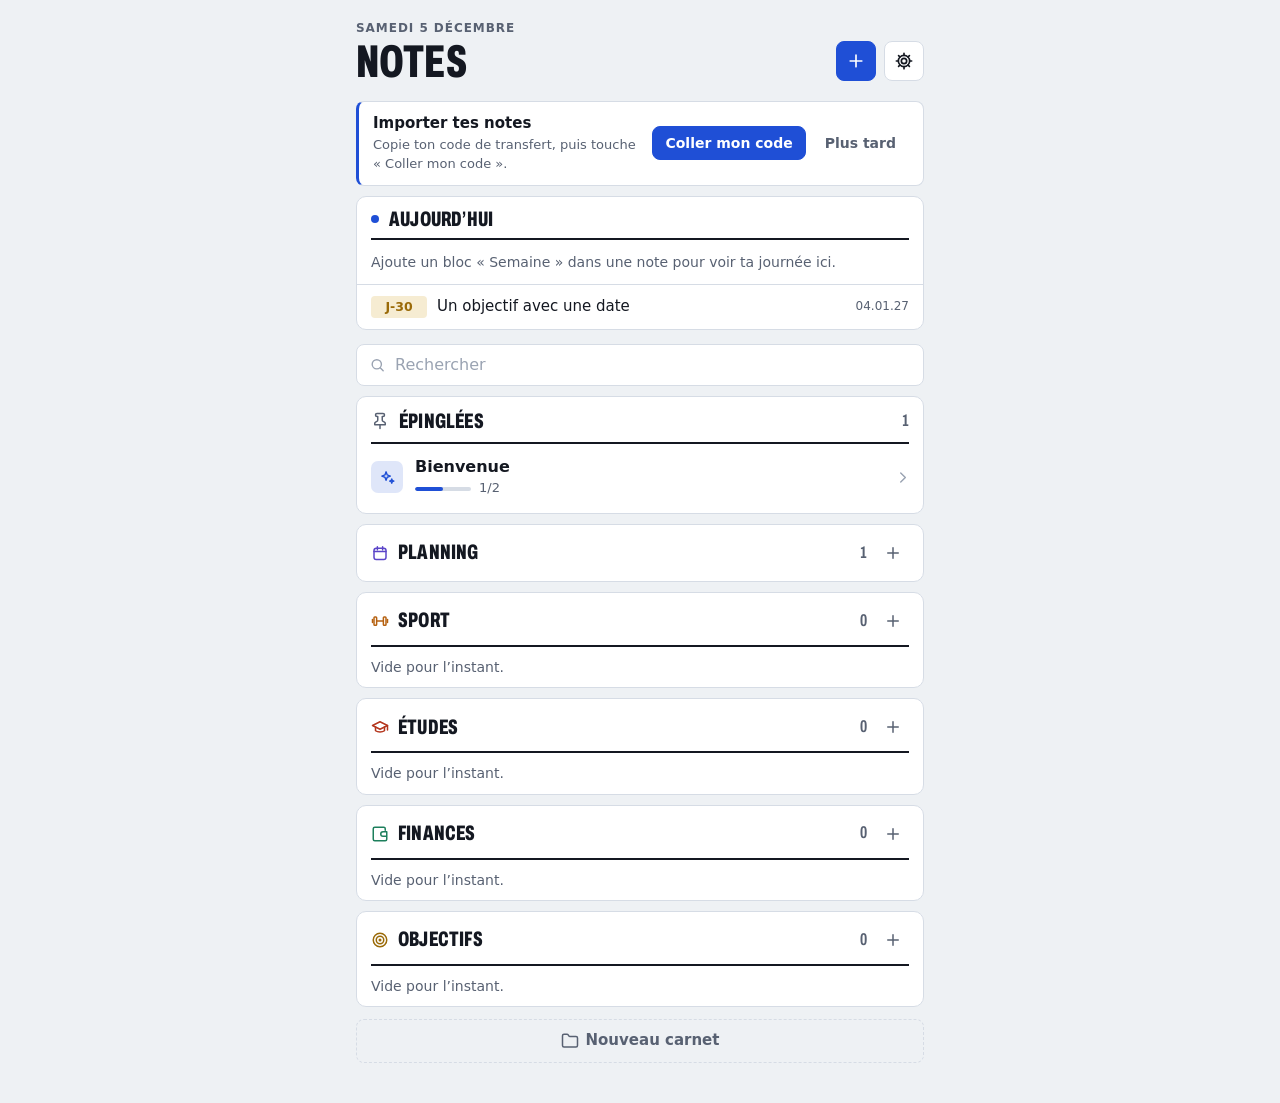
==== commit 259e22eb: "Notes : style du quiz, mode Lecture / Modifier, fenêtres, tableaux, macros, copies automatiques et c" ====
--- a/app/notes/index.html
+++ b/app/notes/index.html
@@ -5,8 +5,8 @@
   <meta name="viewport" content="width=device-width, initial-scale=1, maximum-scale=1, viewport-fit=cover, user-scalable=no, interactive-widget=resizes-content">
   <title>Notes</title>
   <meta name="description" content="Mes notes : ma semaine, mes séances, mes études, mes finances et mes objectifs.">
-  <meta name="theme-color" content="#f3f0f8" media="(prefers-color-scheme: light)">
-  <meta name="theme-color" content="#000000" media="(prefers-color-scheme: dark)">
+  <meta name="theme-color" content="#eef1f4" media="(prefers-color-scheme: light)">
+  <meta name="theme-color" content="#0e1218" media="(prefers-color-scheme: dark)">
   <meta name="apple-mobile-web-app-capable" content="yes">
   <meta name="mobile-web-app-capable" content="yes">
   <meta name="apple-mobile-web-app-status-bar-style" content="black-translucent">
--- a/app/notes/css/app.css
+++ b/app/notes/css/app.css
@@ -1,5 +1,6 @@
-/* NOTES — même design que PORRADA : noir profond, lueurs colorées, panneaux en verre dépoli.
-   Police : Archivo (variable : graisse 100–900, largeur 62–125 %). */
+/* NOTES — style sobre, repris du quiz « Prêt pour la bleue ? » :
+   fond ardoise plat, fenêtres nettes à bord fin, un seul accent bleu, titres condensés en capitales.
+   Police des titres : Archivo (variable, condensée à 62 %). Texte : la police de l'iPhone, la plus lisible. */
 
 @font-face {
   font-family: 'Archivo';
@@ -11,130 +12,84 @@
 
 :root {
   color-scheme: dark;
-  --bg: #000;
-  --ink: #fff;
-  --ink-2: rgba(255, 255, 255, .78);
-  --muted: rgba(255, 255, 255, .56);
-  --faint: rgba(255, 255, 255, .3);
-  --glass: rgba(255, 255, 255, .065);
-  --glass-2: rgba(255, 255, 255, .11);
-  --glass-3: rgba(255, 255, 255, .16);
-  --glass-strong: rgba(22, 18, 32, .72);
-  --line: rgba(255, 255, 255, .12);
-  --hair: rgba(255, 255, 255, .08);
-  --sel-bg: #fff;
-  --sel-ink: #000;
-  --violet: #8a5cff;
-  --magenta: #d24dff;
-  --pink: #ff4fa3;
-  --orange: #ff9a5a;
-  --green: #34e29b;
-  --red: #ff5470;
-  --blue: #4f8bff;
-  --yellow: #ffd23f;
-  --grad: linear-gradient(135deg, #8a5cff 0%, #c04dff 42%, #ff4fa3 74%, #ff9a5a 100%);
-  --grad-soft: linear-gradient(135deg, rgba(138, 92, 255, .32), rgba(255, 79, 163, .24) 60%, rgba(255, 154, 90, .2));
-  --glow: 0 10px 24px -14px rgba(0, 0, 0, .55);
-  --shadow: 0 18px 40px -18px rgba(0, 0, 0, .8);
-  --blob-1: #6b3cff;
-  --blob-2: #ff3d9a;
-  --blob-3: #ff8a3d;
-  --blob-o: .5;
-  --c-give: #9a72ff;
-  --c-take: #d9651f;
-  --loss: #4a4656;
-  --belt-white: #f2f2f2;
-  --belt-blue: #2d5bff;
-  --belt-purple: #7c3aed;
-  --belt-brown: #7a4a26;
-  --belt-black: #111;
-  --r-xl: 28px;
-  --r-lg: 22px;
-  --r-md: 16px;
-  --r-sm: 12px;
+  --bg: #0e1218;
+  --surface: #161c25;
+  --surface-2: #1c2330;
+  --surface-3: #252e3c;
+  --ink: #e7ebf1;
+  --ink-2: #c4cbd7;
+  --muted: #98a2b3;
+  --faint: #5f6a7c;
+  --line: #2a3341;
+  --hair: #222a35;
+  --accent: #6f8fff;
+  --accent-ink: #0b1020;
+  --accent-soft: #1b2546;
+  --weak: #f2846d;
+  --weak-soft: #3a1f19;
+  --mid: #e2b552;
+  --mid-soft: #33290f;
+  --k-red: #f2846d;
+  --k-orange: #f0a35e;
+  --k-yellow: #e2b552;
+  --k-green: #5cc8a0;
+  --k-teal: #4cc3c3;
+  --k-blue: #6f8fff;
+  --k-violet: #a593f5;
+  --k-pink: #f07fb4;
+  --display: 'Archivo', 'Arial Narrow', sans-serif;
+  --body: -apple-system, BlinkMacSystemFont, 'SF Pro Text', system-ui, 'Segoe UI', sans-serif;
+  --r: 10px;
+  --r-sm: 8px;
+  --r-xs: 6px;
   --safe-top: env(safe-area-inset-top, 0px);
   --safe-bottom: env(safe-area-inset-bottom, 0px);
-  --tabbar: 68px;
   --ease: cubic-bezier(.22, .8, .24, 1);
   --spring: cubic-bezier(.3, 1.35, .4, 1);
-  --blur: blur(22px);
-}
-
+}
 @media (prefers-color-scheme: light) {
   :root:not([data-theme="dark"]) {
     color-scheme: light;
-    --bg: #f3f0f8;
-    --ink: #0e0b16;
-    --ink-2: rgba(14, 11, 22, .8);
-    --muted: rgba(14, 11, 22, .56);
-    --faint: rgba(14, 11, 22, .3);
-    --glass: rgba(255, 255, 255, .58);
-    --glass-2: rgba(255, 255, 255, .78);
-    --glass-3: rgba(255, 255, 255, .92);
-    --glass-strong: rgba(255, 255, 255, .82);
-    --line: rgba(40, 20, 80, .1);
-    --hair: rgba(40, 20, 80, .07);
-    --sel-bg: #0e0b16;
-    --sel-ink: #fff;
-    --shadow: 0 18px 40px -22px rgba(60, 30, 120, .35);
-    --blob-1: #b9a2ff;
-    --blob-2: #ffb0d6;
-    --blob-3: #ffd2ad;
-    --blob-o: .75;
-    --c-give: #6b3ff0;
-    --c-take: #e0661c;
-    --loss: #8e8a99;
+    --bg: #eef1f4; --surface: #ffffff; --surface-2: #f4f6f9; --surface-3: #e8ecf1;
+    --ink: #141821; --ink-2: #2b3240; --muted: #586172; --faint: #9aa3b2;
+    --line: #d6dce5; --hair: #e6eaf0;
+    --accent: #1f4fd6; --accent-ink: #ffffff; --accent-soft: #e2e9fb;
+    --weak: #b4361d; --weak-soft: #f8e4de; --mid: #9a6a08; --mid-soft: #f6ecd2;
+    --k-red: #b4361d; --k-orange: #b5600f; --k-yellow: #9a6a08; --k-green: #1d7f5c;
+    --k-teal: #11787a; --k-blue: #1f4fd6; --k-violet: #5b45c8; --k-pink: #b02a6b;
   }
 }
 :root[data-theme="light"] {
   color-scheme: light;
-  --bg: #f3f0f8;
-  --ink: #0e0b16;
-  --ink-2: rgba(14, 11, 22, .8);
-  --muted: rgba(14, 11, 22, .56);
-  --faint: rgba(14, 11, 22, .3);
-  --glass: rgba(255, 255, 255, .58);
-  --glass-2: rgba(255, 255, 255, .78);
-  --glass-3: rgba(255, 255, 255, .92);
-  --glass-strong: rgba(255, 255, 255, .82);
-  --line: rgba(40, 20, 80, .1);
-  --hair: rgba(40, 20, 80, .07);
-  --sel-bg: #0e0b16;
-  --sel-ink: #fff;
-  --shadow: 0 18px 40px -22px rgba(60, 30, 120, .35);
-  --blob-1: #b9a2ff;
-  --blob-2: #ffb0d6;
-  --blob-3: #ffd2ad;
-  --blob-o: .75;
-  --c-give: #6b3ff0;
-  --c-take: #e0661c;
-  --loss: #8e8a99;
-}
-
+  --bg: #eef1f4; --surface: #ffffff; --surface-2: #f4f6f9; --surface-3: #e8ecf1;
+  --ink: #141821; --ink-2: #2b3240; --muted: #586172; --faint: #9aa3b2;
+  --line: #d6dce5; --hair: #e6eaf0;
+  --accent: #1f4fd6; --accent-ink: #ffffff; --accent-soft: #e2e9fb;
+  --weak: #b4361d; --weak-soft: #f8e4de; --mid: #9a6a08; --mid-soft: #f6ecd2;
+  --k-red: #b4361d; --k-orange: #b5600f; --k-yellow: #9a6a08; --k-green: #1d7f5c;
+  --k-teal: #11787a; --k-blue: #1f4fd6; --k-violet: #5b45c8; --k-pink: #b02a6b;
+}
+
+/* ---------- Base ---------- */
 * { box-sizing: border-box; -webkit-tap-highlight-color: transparent; }
 html { background: var(--bg); overflow-x: hidden; overscroll-behavior: none; }
 html, body { margin: 0; min-height: 100%; }
 body {
-  background: var(--bg);
-  color: var(--ink);
-  font-family: 'Archivo', -apple-system, system-ui, sans-serif;
-  font-size: 16px;
-  line-height: 1.4;
-  font-stretch: 100%;
-  -webkit-font-smoothing: antialiased;
-  -webkit-text-size-adjust: 100%;
-  overscroll-behavior-y: none;
-  -webkit-user-select: none;
-  user-select: none;
+  background: var(--bg); color: var(--ink);
+  font-family: var(--body); font-size: 16px; line-height: 1.45;
+  -webkit-font-smoothing: antialiased; -webkit-text-size-adjust: 100%;
+  overscroll-behavior-y: none; -webkit-user-select: none; user-select: none;
 }
 input, textarea, select { -webkit-user-select: text; user-select: text; }
 button { font: inherit; color: inherit; cursor: pointer; }
 h1, h2, h3, h4, p { margin: 0; }
-h1 { font-size: 30px; font-weight: 800; font-stretch: 118%; letter-spacing: -.01em; line-height: 1.05; }
-h2 { font-size: 22px; font-weight: 800; font-stretch: 112%; line-height: 1.15; }
-h3 { font-size: 17px; font-weight: 750; font-stretch: 106%; line-height: 1.2; }
-h4 { font-size: 13px; font-weight: 650; color: var(--muted); }
-a { color: inherit; }
+h1, h2, .display {
+  font-family: var(--display); font-stretch: 62%; font-weight: 800; text-transform: uppercase; letter-spacing: .01em; line-height: .95;
+}
+h1 { font-size: 46px; }
+h2 { font-size: 27px; }
+h3 { font-size: 16px; font-weight: 650; }
+a { color: var(--accent); }
 .muted { color: var(--muted); }
 .small { font-size: 14px; }
 .tiny { font-size: 12px; }
@@ -143,486 +98,287 @@
 .center { text-align: center; }
 .ellipsis { overflow: hidden; text-overflow: ellipsis; white-space: nowrap; }
 .hidden { display: none !important; }
-.sr { position: absolute; width: 1px; height: 1px; overflow: hidden; clip: rect(0 0 0 0); }
-.grad-text { background: var(--grad); -webkit-background-clip: text; background-clip: text; color: transparent; }
+.pad { padding: 10px 14px; }
+.ok-text { color: var(--accent); }
+.warn-text { color: var(--weak); }
 :focus { outline: none; }
-@media (hover: hover) and (pointer: fine) { :focus-visible { outline: 2.5px solid var(--magenta); outline-offset: 2px; } }
-
-/* ---------- Barre d'état (l'heure, la batterie) : le contenu ne passe jamais dessous ---------- */
-body::before {
-  content: ''; position: fixed; top: 0; left: 0; right: 0; height: var(--safe-top); z-index: 40;
-  background: var(--bg); pointer-events: none;
-}
+@media (hover: hover) and (pointer: fine) { :focus-visible { outline: 2px solid var(--accent); outline-offset: 2px; } }
+.eyebrow, .list-head, .note-eyebrow {
+  font-family: var(--body); font-size: 12px; font-weight: 600; letter-spacing: .08em; text-transform: uppercase; color: var(--muted);
+}
+
+/* Barre d'état : le contenu ne passe jamais dessous */
+body::before { content: ''; position: fixed; top: 0; left: 0; right: 0; height: var(--safe-top); z-index: 40; background: var(--bg); pointer-events: none; }
 
 /* ---------- Écran principal ---------- */
 #app { min-height: 100vh; }
-.screen {
-  padding: calc(var(--safe-top) + 10px) 16px calc(var(--tabbar) + var(--safe-bottom) + 34px);
-  max-width: 560px; margin: 0 auto;
-}
-.screen.in-l { animation: inL .38s var(--ease) both; }
-.screen.in-r { animation: inR .38s var(--ease) both; }
-.screen.in-f { animation: fadeUp .4s var(--ease) both; }
-@keyframes inL { from { opacity: 0; transform: translateX(-26px); } }
-@keyframes inR { from { opacity: 0; transform: translateX(26px); } }
-@keyframes fadeUp { from { opacity: 0; transform: translateY(14px); } }
+.screen { padding: calc(var(--safe-top) + 14px) 16px calc(var(--safe-bottom) + 40px); max-width: 600px; margin: 0 auto; }
+.top { display: flex; align-items: flex-end; justify-content: space-between; gap: 12px; margin: 6px 0 16px; }
+.top .eyebrow { margin-bottom: 4px; }
+.top .acts { display: flex; gap: 8px; padding-bottom: 4px; }
+
+.stack { display: grid; gap: 12px; }
+.stack > *, .btns > * { min-width: 0; }
+.hstack { display: flex; align-items: center; gap: 8px; }
+.between { display: flex; align-items: center; justify-content: space-between; gap: 10px; }
+
+/* ---------- Animations (légères) ---------- */
+@keyframes rise { from { opacity: 0; transform: translateY(8px); } }
 @keyframes fadeIn { from { opacity: 0; } }
-@keyframes pop { 0% { transform: scale(.6); opacity: 0; } 60% { transform: scale(1.08); opacity: 1; } 100% { transform: scale(1); } }
-@keyframes shake { 0%, 100% { transform: translateX(0); } 20%, 60% { transform: translateX(-7px); } 40%, 80% { transform: translateX(7px); } }
+@keyframes fadeOut { to { opacity: 0; } }
+@keyframes pop { 0% { transform: scale(.7); } 60% { transform: scale(1.12); } 100% { transform: scale(1); } }
+@keyframes breathe { 0%, 100% { opacity: 1; transform: scale(1); } 50% { opacity: .35; transform: scale(.8); } }
+@keyframes flash { 0% { background-color: var(--accent-soft); } 100% { background-color: transparent; } }
+@keyframes growX { from { transform: scaleX(0); } }
 @keyframes spin { to { transform: rotate(360deg); } }
-@keyframes pulse { 0%, 100% { opacity: 1; } 50% { opacity: .45; } }
-.shake { animation: shake .36s ease; }
-
-.top {
-  display: flex; align-items: center; justify-content: space-between; gap: 12px;
-  min-height: 56px; margin-bottom: 14px;
-}
-.top h1 { font-size: 32px; }
-.top .acts { display: flex; align-items: center; gap: 8px; }
-.sub-title { color: var(--muted); font-size: 15px; margin: -8px 0 16px; }
-
-.stack { display: grid; gap: 12px; }
-.stack > *, .rows > *, .btns > *, .stats > * { min-width: 0; }
-.stack.lg { gap: 18px; }
-.hstack { display: flex; align-items: center; gap: 10px; }
-.between { display: flex; align-items: center; justify-content: space-between; gap: 10px; }
-.section { margin-top: 26px; }
-.section-head { display: flex; align-items: center; justify-content: space-between; gap: 10px; margin: 0 2px 10px; }
-.section-head h3 { font-size: 18px; }
-.section-head.section { margin-top: 26px; }
-.section-head .link { font-size: 15px; }
-
-/* ---------- Verre ---------- */
-.glass, .card, .group, .tabbar, .sheet, .navbar.scrolled, .iconbtn, .chip, .btn.glass, .seg, .input, .toast-pill {
-  -webkit-backdrop-filter: var(--blur);
-  backdrop-filter: var(--blur);
-}
-.glass { background: var(--glass); border: 1px solid var(--line); border-radius: var(--r-lg); }
-.card {
-  background: var(--glass); border: 1px solid var(--line); border-radius: var(--r-lg);
-  padding: 16px; position: relative;
-}
-.card.pad-lg { padding: 20px; }
-.card.hero { border-radius: var(--r-xl); padding: 20px; overflow: hidden; }
-.card.grad { background: var(--grad); border-color: transparent; color: #fff; box-shadow: var(--glow); }
-.card.grad .muted { color: rgba(255, 255, 255, .82); }
-.card.tint { background: var(--grad-soft), var(--glass); }
-.card.tap { cursor: pointer; transition: transform .18s var(--ease), background-color .2s; }
-.card.tap:active { transform: scale(.98); }
-.card h3 + p { margin-top: 4px; }
-
-/* ---------- Boutons ---------- */
+.screen.in-f .win, .screen.in-f .notice { animation: rise .5s var(--ease) both; animation-delay: calc(var(--d, 0) * 55ms); }
+.screen.in-f .top { animation: fadeIn .4s ease both; }
+
+/* ---------- Fenêtres ---------- */
+.win { background: var(--surface); border: 1px solid var(--line); border-radius: var(--r); overflow: hidden; }
+.win + .win, .notice + .win, .win + .notice, .notice + .notice { margin-top: 10px; }
+.win-h {
+  appearance: none; display: flex; align-items: center; gap: 10px; width: calc(100% - 28px); margin: 0 14px;
+  padding: 12px 0 8px; background: none; border: 0; border-bottom: 2px solid var(--ink); color: inherit; text-align: left; min-width: 0;
+}
+.win-h.static { cursor: default; }
+.win-t { flex: 1; min-width: 0; font-family: var(--display); font-stretch: 62%; font-weight: 800; font-size: 21px; line-height: 1; text-transform: uppercase; letter-spacing: .01em; overflow-wrap: anywhere; }
+.win-t .rt { padding: 0; font: inherit; min-height: 0; }
+.win-c { font-family: var(--display); font-stretch: 62%; font-weight: 700; font-size: 17px; color: var(--muted); white-space: nowrap; }
+.win-c.full { color: var(--accent); }
+.win-h .chev, .win-h .fold { color: var(--faint); display: grid; flex: none; }
+.win-h .chev svg, .win-h .fold svg { width: 18px; height: 18px; }
+.win-h .fold svg { transition: transform .25s var(--ease); }
+.win.folded .win-h .fold svg { transform: rotate(-90deg); }
+.win.folded .win-h { border-bottom-color: transparent; padding-bottom: 12px; }
+.win-h .wic { width: 18px; height: 18px; }
+.win-h .bk { appearance: none; flex: 1; min-width: 0; display: flex; align-items: center; gap: 9px; background: none; border: 0; padding: 0; color: inherit; text-align: left; }
+.win-b { padding: 4px 0 6px; }
+.win-part { border-top: 1px solid var(--line); padding: 4px 0; }
+.win-add {
+  appearance: none; display: flex; align-items: center; justify-content: center; gap: 6px; width: 100%; height: 42px;
+  background: none; border: 0; border-top: 1px dashed var(--line); color: var(--accent); font-weight: 600; font-size: 14.5px;
+}
+.win-add svg { width: 16px; height: 16px; }
+
+/* Barre de progression en segments (comme les barrettes d'une ceinture) */
+.seg-bar { display: flex; gap: 3px; height: 4px; margin: 8px 14px 2px; }
+.seg-bar i { flex: 1; border-radius: 2px; background: var(--line); transition: background-color .35s var(--ease); }
+.seg-bar i.on { background: var(--accent); }
+.seg-bar.cont { background: var(--line); border-radius: 2px; }
+.seg-bar.cont i { flex: none; background: var(--accent); }
+
+/* Avis (sauvegarde, installation, récupération) */
+.notice { display: flex; align-items: center; gap: 12px; flex-wrap: wrap; padding: 11px 14px; border-radius: var(--r-sm); background: var(--surface); border: 1px solid var(--line); border-left: 3px solid var(--accent); }
+.notice.warn { border-left-color: var(--mid); }
+.notice .nt-t { font-weight: 650; font-size: 15px; }
+.notice .nt-s { font-size: 13px; color: var(--muted); margin-top: 1px; }
+.notice .nt-b { display: flex; gap: 6px; }
+
+/* ---------- Boutons et contrôles ---------- */
 .btn {
-  appearance: none; border: 0; display: inline-flex; align-items: center; justify-content: center; gap: 8px;
-  height: 50px; padding: 0 20px; border-radius: var(--r-md);
-  font-weight: 750; font-size: 16px; font-stretch: 106%; letter-spacing: .005em;
-  background: var(--glass-2); color: var(--ink); border: 1px solid var(--line);
-  transition: transform .16s var(--ease), opacity .2s, background-color .2s, box-shadow .2s;
-  white-space: nowrap; position: relative; overflow: hidden; touch-action: manipulation;
-}
-.btn svg { width: 20px; height: 20px; flex: none; }
-.btn:active, .btn.is-pressed { transform: scale(.96); }
-.btn.primary { background: var(--grad); color: #fff; border-color: transparent; box-shadow: var(--glow); }
-.btn.white { background: var(--sel-bg); color: var(--sel-ink); border-color: transparent; }
-.btn.ghost { background: transparent; border-color: transparent; color: var(--ink-2); }
-.btn.danger { background: rgba(255, 84, 112, .14); color: var(--red); border-color: rgba(255, 84, 112, .3); }
-.btn.sm { height: 38px; padding: 0 14px; font-size: 14.5px; border-radius: 12px; }
-.btn.sm svg { width: 17px; height: 17px; }
-.btn.lg { height: 58px; font-size: 17px; border-radius: 18px; }
+  appearance: none; display: inline-flex; align-items: center; justify-content: center; gap: 7px;
+  height: 44px; padding: 0 16px; border-radius: var(--r-sm); border: 1px solid var(--line);
+  background: var(--surface-2); color: var(--ink); font-family: var(--body); font-weight: 600; font-size: 15px;
+  white-space: nowrap; transition: transform .14s var(--ease), background-color .2s, border-color .2s; touch-action: manipulation;
+}
+.btn svg { width: 18px; height: 18px; flex: none; }
+.btn:active, .btn.is-pressed { transform: scale(.97); }
+.btn.primary { background: var(--accent); border-color: var(--accent); color: var(--accent-ink); }
+.btn.danger { background: var(--weak-soft); border-color: transparent; color: var(--weak); }
+.btn.ghost { background: transparent; border-color: transparent; color: var(--muted); }
+.btn.ghost-line { background: transparent; border: 1px dashed var(--line); color: var(--muted); margin-top: 12px; }
+.btn.sm { height: 34px; padding: 0 12px; font-size: 14px; }
+.btn.sm svg { width: 16px; height: 16px; }
+.btn.lg { height: 52px; font-size: 16px; }
 .btn.block { display: flex; width: 100%; }
-.btn[disabled] { opacity: .38; pointer-events: none; }
-.btns { display: grid; gap: 10px; }
+.btn[disabled] { opacity: .4; pointer-events: none; }
+.btns { display: grid; gap: 8px; }
 .btns.two { grid-template-columns: 1fr 1fr; }
 .btns.three { grid-template-columns: 1fr 1fr 1fr; }
 
 .iconbtn {
-  appearance: none; width: 42px; height: 42px; border-radius: 50%; flex: none;
-  display: inline-grid; place-items: center; position: relative;
-  background: var(--glass-2); border: 1px solid var(--line); color: var(--ink);
-  transition: transform .16s var(--ease), background-color .2s;
-}
-.iconbtn svg { width: 21px; height: 21px; }
-.iconbtn:active, .iconbtn.is-pressed { transform: scale(.9); }
-.iconbtn.plain { background: transparent; border-color: transparent; -webkit-backdrop-filter: none; backdrop-filter: none; }
-.iconbtn.grad { background: var(--grad); border-color: transparent; color: #fff; box-shadow: var(--glow); }
-
-.link { appearance: none; background: none; border: 0; padding: 6px 2px; font-weight: 700; color: var(--magenta); }
-:root[data-theme="light"] .link { color: #8a2be2; }
+  appearance: none; width: 40px; height: 40px; border-radius: var(--r-sm); flex: none; display: inline-grid; place-items: center;
+  background: var(--surface); border: 1px solid var(--line); color: var(--ink); transition: transform .14s var(--ease), background-color .2s;
+}
+.iconbtn svg { width: 20px; height: 20px; }
+.iconbtn:active, .iconbtn.is-pressed { transform: scale(.92); }
+.iconbtn.accent { background: var(--accent); border-color: var(--accent); color: var(--accent-ink); }
+.iconbtn.sm { width: 32px; height: 32px; border-radius: var(--r-xs); background: transparent; border-color: transparent; color: var(--muted); }
+.iconbtn.sm svg { width: 18px; height: 18px; }
+.plain-btn { appearance: none; background: none; border: 0; padding: 0; }
+.link { appearance: none; background: none; border: 0; padding: 4px 2px; font-weight: 600; color: var(--accent); }
 .link.muted { color: var(--muted); }
-.link.danger { color: var(--red); }
-
-.badge {
-  position: absolute; top: -4px; right: -4px; min-width: 19px; height: 19px; padding: 0 5px;
-  border-radius: 10px; background: var(--pink); color: #fff; font-size: 11.5px; font-weight: 800;
-  display: grid; place-items: center; border: 2px solid var(--bg); animation: pop .35s var(--spring);
-}
-
-/* ---------- Puces, segments, interrupteurs ---------- */
-.chips { display: flex; flex-wrap: wrap; gap: 8px; }
-.chips.scroll { flex-wrap: nowrap; overflow-x: auto; scrollbar-width: none; margin: 0 -16px; padding: 2px 16px; }
-.chips.scroll::-webkit-scrollbar { display: none; }
+
+.chips { display: flex; flex-wrap: wrap; gap: 6px; }
 .chip {
-  appearance: none; display: inline-flex; align-items: center; gap: 7px; flex: none;
-  height: 36px; padding: 0 14px; border-radius: 18px;
-  background: var(--glass); border: 1px solid var(--line); color: var(--ink);
-  font-size: 14.5px; font-weight: 650; white-space: nowrap;
-  transition: transform .16s var(--ease), background-color .2s, color .2s;
-}
-.chip:active { transform: scale(.94); }
-.chip[aria-pressed="true"] { background: var(--sel-bg); color: var(--sel-ink); border-color: transparent; }
-.chip.static { pointer-events: none; }
-.chip .n { opacity: .6; font-weight: 800; }
+  appearance: none; display: inline-flex; align-items: center; gap: 6px; height: 36px; padding: 0 12px; border-radius: var(--r-sm);
+  background: var(--surface); border: 1px solid var(--line); color: var(--ink); font-size: 14px; font-weight: 500; white-space: nowrap;
+  transition: background-color .15s, border-color .15s, color .15s;
+}
+.chip[aria-pressed="true"] { background: var(--accent); border-color: var(--accent); color: var(--accent-ink); font-weight: 600; }
 .chip svg { width: 16px; height: 16px; }
-
-.seg {
-  position: relative; display: grid; grid-auto-flow: column; grid-auto-columns: 1fr;
-  background: var(--glass); border: 1px solid var(--line); border-radius: 14px; padding: 3px; height: 44px;
-}
-.seg::before {
-  content: ''; position: absolute; top: 3px; bottom: 3px; left: 3px;
-  width: calc((100% - 6px) / var(--n, 2)); border-radius: 11px;
-  background: var(--sel-bg); transform: translateX(calc(var(--i, 0) * 100%));
-  transition: transform .32s var(--spring);
-}
-.seg button {
-  appearance: none; background: none; border: 0; position: relative; z-index: 1;
-  font-weight: 700; font-size: 14.5px; color: var(--muted); transition: color .25s; padding: 0 6px;
-}
-.seg button[aria-pressed="true"] { color: var(--sel-ink); }
-.seg.sm { height: 36px; }
-.seg.sm button { font-size: 13.5px; }
-
-.switch {
-  appearance: none; width: 51px; height: 31px; border-radius: 16px; flex: none; position: relative;
-  background: var(--glass-3); border: 0; transition: background-color .25s;
-}
-.switch::after {
-  content: ''; position: absolute; top: 2px; left: 2px; width: 27px; height: 27px; border-radius: 50%;
-  background: #fff; box-shadow: 0 3px 8px rgba(0, 0, 0, .3); transition: transform .3s var(--spring);
-}
-.switch[aria-checked="true"] { background: var(--green); }
+.chip.icon { width: 40px; padding: 0; justify-content: center; }
+.chip .wic { width: 16px; height: 16px; }
+.chip[aria-pressed="true"] .wic { color: inherit; }
+
+.seg { position: relative; display: grid; grid-auto-flow: column; grid-auto-columns: 1fr; gap: 4px; }
+.seg button { appearance: none; height: 38px; border-radius: var(--r-sm); border: 1px solid var(--line); background: var(--surface); color: var(--ink-2); font-size: 14px; font-weight: 500; padding: 0 6px; transition: background-color .15s, color .15s; }
+.seg button[aria-pressed="true"] { background: var(--accent); border-color: var(--accent); color: var(--accent-ink); font-weight: 600; }
+
+.switch { appearance: none; width: 50px; height: 30px; border-radius: 15px; flex: none; position: relative; background: var(--surface-3); border: 0; transition: background-color .25s; }
+.switch::after { content: ''; position: absolute; top: 2px; left: 2px; width: 26px; height: 26px; border-radius: 50%; background: #fff; box-shadow: 0 2px 6px rgba(0, 0, 0, .3); transition: transform .3s var(--spring); }
+.switch[aria-checked="true"] { background: var(--accent); }
 .switch[aria-checked="true"]::after { transform: translateX(20px); }
 
-/* ---------- Champs ---------- */
-.field { display: grid; gap: 7px; }
-.field > span, .label { font-size: 13.5px; font-weight: 650; color: var(--muted); padding-left: 4px; }
+.field { display: grid; gap: 6px; }
+.field > span { font-size: 12px; font-weight: 600; letter-spacing: .06em; text-transform: uppercase; color: var(--muted); }
 .input {
-  width: 100%; height: 50px; padding: 0 16px; border-radius: 14px;
-  background: var(--glass); border: 1px solid var(--line); color: var(--ink);
-  font: inherit; font-size: 16.5px; outline: none; transition: border-color .2s, background-color .2s;
+  width: 100%; height: 46px; padding: 0 14px; border-radius: var(--r-sm); background: var(--surface); border: 1px solid var(--line);
+  color: var(--ink); font: inherit; font-size: 16px; outline: none; transition: border-color .2s;
 }
 .input::placeholder { color: var(--faint); }
-.input:focus { border-color: var(--magenta); background: var(--glass-2); }
-textarea.input { height: auto; min-height: 96px; padding: 13px 16px; resize: none; line-height: 1.4; }
-select.input { appearance: none; background-image: url("data:image/svg+xml,%3Csvg xmlns='http://www.w3.org/2000/svg' viewBox='0 0 24 24' fill='none' stroke='%23999' stroke-width='2.4' stroke-linecap='round'%3E%3Cpath d='M6 9l6 6 6-6'/%3E%3C/svg%3E"); background-repeat: no-repeat; background-position: right 14px center; background-size: 18px; padding-right: 40px; }
-.input.err { border-color: var(--red); }
-.hint { font-size: 13px; color: var(--muted); padding-left: 4px; }
-.hint.err { color: var(--red); }
-.input-wrap { position: relative; }
-.input-wrap .prefix { position: absolute; left: 16px; top: 50%; transform: translateY(-50%); color: var(--muted); font-weight: 700; }
-.input-wrap .input { padding-left: 34px; }
-.stepper { display: flex; align-items: center; gap: 10px; }
-.stepper .v { min-width: 64px; text-align: center; font-size: 22px; font-weight: 800; }
-
-/* ---------- Listes groupées (style réglages iPhone) ---------- */
-.group { background: var(--glass); border: 1px solid var(--line); border-radius: var(--r-lg); overflow: hidden; }
-.group + .group { margin-top: 14px; }
-.group-title { font-size: 13px; font-weight: 650; color: var(--muted); margin: 22px 6px 8px; }
-.item {
-  appearance: none; display: flex; align-items: center; gap: 12px; width: 100%;
-  min-height: 54px; padding: 10px 14px; background: none; border: 0; text-align: left; color: inherit;
-  position: relative; transition: background-color .15s;
-}
-.item + .item::before { content: ''; position: absolute; top: 0; left: 58px; right: 0; height: 1px; background: var(--hair); }
+.input:focus { border-color: var(--accent); }
+textarea.input { height: auto; min-height: 90px; padding: 12px 14px; resize: none; line-height: 1.4; }
+.searchbar { position: relative; margin: 14px 0 10px; }
+.searchbar svg { position: absolute; left: 13px; top: 50%; transform: translateY(-50%); width: 17px; height: 17px; color: var(--faint); }
+.searchbar .input { padding-left: 38px; height: 42px; background: var(--surface); }
+
+/* Listes groupées (réglages, choix) */
+.group { background: var(--surface); border: 1px solid var(--line); border-radius: var(--r); overflow: hidden; }
+.item { appearance: none; display: flex; align-items: center; gap: 12px; width: 100%; min-height: 50px; padding: 10px 14px; background: none; border: 0; text-align: left; color: inherit; position: relative; }
+.item + .item::before { content: ''; position: absolute; top: 0; left: 56px; right: 0; height: 1px; background: var(--hair); }
 .group.noicon .item + .item::before { left: 14px; }
-button.item:active { background: var(--glass-2); }
-.item .ic {
-  width: 32px; height: 32px; border-radius: 9px; display: grid; place-items: center; flex: none;
-  background: var(--glass-3); color: var(--ink);
-}
-.item .ic svg { width: 18px; height: 18px; }
-.item .ic.c1 { background: #7c5cff; color: #fff; }
-.item .ic.c2 { background: #ff4fa3; color: #fff; }
-.item .ic.c3 { background: #ff8a3d; color: #fff; }
-.item .ic.c4 { background: #1fbf8f; color: #fff; }
-.item .ic.c5 { background: #3b82f6; color: #fff; }
-.item .ic.c6 { background: #ff5470; color: #fff; }
-.item .ic.c7 { background: #64748b; color: #fff; }
-.item .t { font-weight: 650; font-size: 16px; }
-.item .s { font-size: 13.5px; color: var(--muted); margin-top: 1px; }
-.item .v { color: var(--muted); font-size: 15px; text-align: right; max-width: 48%; overflow: hidden; text-overflow: ellipsis; white-space: nowrap; }
+button.item:active { background: var(--surface-2); }
+.item .ic { width: 30px; height: 30px; border-radius: 7px; display: grid; place-items: center; flex: none; background: var(--surface-3); color: var(--ink-2); }
+.item .ic svg { width: 17px; height: 17px; }
+.item .t { font-weight: 550; font-size: 15.5px; }
+.item .s { font-size: 13px; color: var(--muted); margin-top: 1px; }
+.item .v { color: var(--muted); font-size: 14.5px; max-width: 48%; overflow: hidden; text-overflow: ellipsis; white-space: nowrap; }
 .item .chev { color: var(--faint); display: grid; }
-.item .chev svg { width: 18px; height: 18px; }
-.item.danger .t { color: var(--red); }
-
-/* Lignes (amis, séances, soumissions) */
-.rows { display: grid; gap: 8px; grid-template-columns: minmax(0, 1fr); }
-.rowc {
-  appearance: none; display: flex; align-items: center; gap: 12px; width: 100%;
-  padding: 12px 14px; border-radius: 18px; text-align: left; color: inherit;
-  background: var(--glass); border: 1px solid var(--line);
-  -webkit-backdrop-filter: var(--blur); backdrop-filter: var(--blur);
-  transition: transform .16s var(--ease), background-color .2s;
-}
-button.rowc:active { transform: scale(.98); background: var(--glass-2); }
-.rowc .t { font-weight: 750; font-size: 16px; }
-.rowc > button.grow { flex: 1 1 0; min-width: 0; overflow: hidden; }
-.rowc .s { font-size: 13.5px; color: var(--muted); margin-top: 2px; }
-.rowc .chev { color: var(--faint); display: grid; }
-.rowc .chev svg { width: 18px; height: 18px; }
-
-.empty {
-  border: 1.5px dashed var(--line); border-radius: var(--r-lg); padding: 26px 20px; text-align: center;
-  display: grid; gap: 8px; justify-items: center;
-}
-.empty .art { width: 64px; height: 64px; border-radius: 20px; display: grid; place-items: center; background: var(--grad-soft); margin-bottom: 4px; }
-.empty .art svg { width: 30px; height: 30px; }
-.empty p { color: var(--muted); font-size: 15px; max-width: 300px; }
-
-/* ---------- Barre d'onglets flottante ---------- */
-.tabbar {
-  position: fixed; z-index: 30; left: 50%; transform: translateX(-50%);
-  bottom: calc(var(--safe-bottom) + 10px);
-  width: min(calc(100% - 28px), 420px); height: var(--tabbar);
-  display: grid; grid-template-columns: repeat(4, 1fr);
-  padding: 6px; border-radius: 26px;
-  background: var(--glass-strong); border: 1px solid var(--line); box-shadow: var(--shadow);
-}
-.tabbar .ind {
-  position: absolute; top: 6px; bottom: 6px; left: 6px; width: calc((100% - 12px) / 4);
-  border-radius: 20px; background: var(--glass-3);
-  transform: translateX(calc(var(--i, 0) * 100%)); transition: transform .42s var(--spring);
-}
-.tabbar button {
-  appearance: none; border: 0; background: none; position: relative; z-index: 1;
-  display: grid; justify-items: center; align-content: center; gap: 3px;
-  font-size: 11.5px; font-weight: 700; color: var(--muted); transition: color .25s;
-}
-.tabbar button svg { width: 24px; height: 24px; transition: transform .3s var(--spring); }
-.tabbar button[aria-current="page"] { color: var(--ink); }
-.tabbar button[aria-current="page"] svg { transform: translateY(-1px) scale(1.06); }
-.tabbar .badge { top: 4px; right: calc(50% - 22px); }
-
-/* ---------- Pages poussées (navigation) ---------- */
+.item .chev svg { width: 17px; height: 17px; }
+.item.danger .t { color: var(--weak); }
+.item.warn .s { color: var(--mid); }
+.item .state { font-weight: 650; font-size: 14px; }
+.item .state.ok { color: var(--accent); }
+.item .state.no { color: var(--weak); }
+.list-head { margin: 10px 2px 0; }
+.kv { display: flex; justify-content: space-between; gap: 10px; padding: 8px 14px; border-top: 1px solid var(--hair); font-size: 14.5px; }
+.kv:first-child { border-top: 0; }
+.kv span:last-child { font-weight: 650; text-align: right; }
+.opt-line { display: flex; align-items: center; justify-content: space-between; gap: 12px; padding: 6px 2px; font-weight: 500; }
+
+/* ---------- Pages ---------- */
 #layer { position: relative; z-index: 50; }
 .page {
   position: fixed; inset: 0; overflow-y: auto; overflow-x: hidden; -webkit-overflow-scrolling: touch;
-  background: var(--bg); overscroll-behavior: contain;
-  animation: pageIn .42s var(--ease) backwards;
-}
-.page.closing { animation: pageOut .3s var(--ease) both; pointer-events: none; }
-.page .page-bg { position: fixed; inset: 0; pointer-events: none; z-index: 0; overflow: hidden; }
-.page .page-bg i { position: absolute; border-radius: 50%; filter: blur(70px); opacity: var(--blob-o); width: 70vmax; height: 70vmax; }
-.page .page-bg i:nth-child(1) { background: var(--blob-1); top: -40vmax; right: -30vmax; }
-.page .page-bg i:nth-child(2) { background: var(--blob-2); bottom: -50vmax; left: -36vmax; opacity: calc(var(--blob-o) * .55); }
-.page > .body { position: relative; z-index: 1; padding: 0 16px calc(var(--safe-bottom) + 34px); max-width: 560px; margin: 0 auto; }
+  background: var(--bg); overscroll-behavior: contain; animation: pageIn .38s var(--ease) backwards;
+}
+.page.closing { animation: pageOut .28s var(--ease) both; pointer-events: none; }
+.page .page-bg { display: none; }
+.page > .body { position: relative; padding: 0 16px calc(var(--safe-bottom) + 34px); max-width: 600px; margin: 0 auto; }
 @keyframes pageIn { from { transform: translateX(100%); } }
 @keyframes pageOut { to { transform: translateX(100%); } }
-.page.modal { animation: modalIn .44s var(--ease) backwards; }
-.page.modal.closing { animation: modalOut .3s var(--ease) both; }
-@keyframes modalIn { from { transform: translateY(100%); } }
-@keyframes modalOut { to { transform: translateY(100%); } }
-.page.under { filter: brightness(.7); transform: translateX(-24%); transition: transform .42s var(--ease), filter .42s; }
-.dimmer { position: fixed; inset: 0; background: rgba(0, 0, 0, .35); animation: fadeIn .3s both; pointer-events: none; }
-
 .navbar {
   position: sticky; top: 0; z-index: 5; display: grid; grid-template-columns: 1fr auto 1fr; align-items: center;
-  padding: calc(var(--safe-top) + 6px) 10px 8px; margin: 0 -16px 8px; min-height: calc(var(--safe-top) + 58px);
-  transition: background-color .25s, border-color .25s;
-  border-bottom: 1px solid transparent;
-}
-.navbar.scrolled { background: var(--glass-strong); border-bottom-color: var(--hair); }
-.navbar .nb-title { font-weight: 800; font-size: 17px; font-stretch: 108%; text-align: center; max-width: 52vw; overflow: hidden; text-overflow: ellipsis; white-space: nowrap; opacity: 0; transform: translateY(6px); transition: opacity .25s, transform .25s; }
-.navbar.scrolled .nb-title, .navbar.always .nb-title { opacity: 1; transform: none; }
-.navbar .nb-right { display: flex; justify-content: flex-end; gap: 8px; }
-.backbtn {
-  appearance: none; justify-self: start; display: inline-flex; align-items: center; gap: 2px;
-  height: 40px; padding: 0 14px 0 8px; border-radius: 20px;
-  background: var(--glass-2); border: 1px solid var(--line); color: var(--ink);
-  font-weight: 700; font-size: 15.5px;
-  -webkit-backdrop-filter: var(--blur); backdrop-filter: var(--blur);
-  transition: transform .16s var(--ease);
-  max-width: 40vw;
-}
-.backbtn svg { width: 22px; height: 22px; flex: none; }
+  padding: calc(var(--safe-top) + 6px) 12px 8px; margin: 0 -16px 6px; min-height: calc(var(--safe-top) + 56px);
+  background: var(--bg); border-bottom: 1px solid transparent; transition: border-color .2s;
+}
+.navbar.scrolled { border-bottom-color: var(--line); }
+.navbar .nb-title { font-family: var(--display); font-stretch: 62%; font-weight: 800; font-size: 19px; text-transform: uppercase; text-align: center; max-width: 44vw; overflow: hidden; text-overflow: ellipsis; white-space: nowrap; opacity: 0; transition: opacity .2s; }
+.navbar.scrolled .nb-title { opacity: 1; }
+.navbar .nb-right { display: flex; justify-content: flex-end; align-items: center; gap: 8px; }
+.backbtn { appearance: none; justify-self: start; display: inline-flex; align-items: center; gap: 0; height: 40px; padding: 0 8px 0 0; background: none; border: 0; color: var(--accent); font-weight: 600; font-size: 16px; max-width: 38vw; }
+.backbtn svg { width: 24px; height: 24px; flex: none; }
 .backbtn span { overflow: hidden; text-overflow: ellipsis; white-space: nowrap; }
-.backbtn:active { transform: scale(.94); }
-.page-title { font-size: 30px; margin: 4px 2px 16px; }
-.page-sub { color: var(--muted); margin: -10px 2px 18px; font-size: 15px; }
-
-/* ---------- Clavier ouvert (classe posée par ui.js) ---------- */
+.btn.mode { min-width: 88px; }
+
+/* Clavier ouvert (classe posée par ui.js) */
 html.kb { --safe-bottom: 0px; }
-html.kb .tabbar { opacity: 0; pointer-events: none; }
 html.kb .page { top: var(--vvt); bottom: var(--kb); }
-html.kb .sheet { bottom: var(--kb); max-height: calc(var(--vvh) - 16px); border-radius: 30px; }
+html.kb .sheet { bottom: var(--kb); max-height: calc(var(--vvh) - 16px); border-radius: 14px; }
 html.kb .backdrop { bottom: var(--kb); top: var(--vvt); }
-html.kb .onb { min-height: 0; grid-template-rows: auto auto auto; }
 
 /* ---------- Feuilles du bas ---------- */
-.backdrop { position: fixed; inset: 0; background: rgba(0, 0, 0, .5); animation: fadeIn .28s both; }
-.backdrop.closing { animation: fadeOut .26s both; }
-@keyframes fadeOut { to { opacity: 0; } }
+.backdrop { position: fixed; inset: 0; background: rgba(5, 8, 12, .55); animation: fadeIn .25s both; }
+.backdrop.closing { animation: fadeOut .24s both; }
 .sheet {
-  position: fixed; left: 0; right: 0; bottom: 0; max-height: 90vh; overflow-y: auto; overscroll-behavior: contain;
-  margin: 0 auto; max-width: 560px;
-  background: var(--glass-strong); border: 1px solid var(--line); border-bottom: 0;
-  border-radius: 30px 30px 0 0; box-shadow: 0 -20px 50px -20px rgba(0, 0, 0, .6);
-  padding: 8px 18px calc(var(--safe-bottom) + 22px);
-  animation: sheetIn .48s var(--spring) both;
-}
-.sheet.closing { animation: sheetOut .26s var(--ease) both; }
+  position: fixed; left: 0; right: 0; bottom: 0; max-height: 90vh; overflow-y: auto; overscroll-behavior: contain; margin: 0 auto; max-width: 600px;
+  background: var(--bg); border: 1px solid var(--line); border-bottom: 0; border-radius: 14px 14px 0 0;
+  padding: 8px 16px calc(var(--safe-bottom) + 20px); animation: sheetIn .4s var(--ease) both;
+}
+.sheet.closing { animation: sheetOut .24s var(--ease) both; }
 .sheet.dragging { animation: none; transition: none; }
 @keyframes sheetIn { from { transform: translateY(100%); } }
 @keyframes sheetOut { to { transform: translateY(105%); } }
-.sheet .grab { width: 40px; height: 5px; border-radius: 3px; background: var(--faint); margin: 2px auto 14px; }
-.sheet h2 { font-size: 21px; }
-.sheet .sheet-head { display: flex; align-items: center; justify-content: space-between; gap: 10px; margin-bottom: 4px; }
+.sheet .grab { width: 36px; height: 4px; border-radius: 2px; background: var(--faint); margin: 2px auto 14px; }
+.sheet h2 { font-size: 26px; }
+.sheet .sheet-head { display: flex; align-items: baseline; justify-content: space-between; gap: 10px; }
 
 /* ---------- Toast ---------- */
 #toast {
-  position: fixed; left: 50%; z-index: 120; bottom: calc(var(--tabbar) + var(--safe-bottom) + 22px);
-  transform: translate(-50%, 30px) scale(.96); opacity: 0; visibility: hidden;
-  transition: transform .36s var(--spring), opacity .25s, visibility 0s .36s;
-  width: max-content; max-width: calc(100vw - 32px);
-  display: flex; align-items: center; gap: 12px;
-  padding: 12px 14px 12px 18px; border-radius: 18px;
-  background: var(--glass-strong); border: 1px solid var(--line); box-shadow: var(--shadow);
-  -webkit-backdrop-filter: var(--blur); backdrop-filter: var(--blur);
-  font-weight: 650; font-size: 15px;
-}
-#toast.show { transform: translate(-50%, 0) scale(1); opacity: 1; visibility: visible; transition: transform .42s var(--spring), opacity .2s; }
-#toast .act { appearance: none; border: 0; background: var(--sel-bg); color: var(--sel-ink); border-radius: 11px; height: 32px; padding: 0 12px; font-weight: 800; font-size: 14px; }
-#toast .ok { width: 22px; height: 22px; border-radius: 50%; background: var(--green); color: #000; display: grid; place-items: center; flex: none; }
+  position: fixed; left: 50%; z-index: 120; bottom: calc(var(--safe-bottom) + 24px); transform: translate(-50%, 24px); opacity: 0; visibility: hidden;
+  transition: transform .32s var(--spring), opacity .2s, visibility 0s .32s;
+  width: max-content; max-width: calc(100vw - 32px); display: flex; align-items: center; gap: 12px;
+  padding: 11px 12px 11px 16px; border-radius: var(--r); background: var(--surface-3); border: 1px solid var(--line); box-shadow: 0 12px 30px -12px rgba(0, 0, 0, .5);
+  font-weight: 550; font-size: 15px;
+}
+#toast.show { transform: translate(-50%, 0); opacity: 1; visibility: visible; transition: transform .36s var(--spring), opacity .2s; }
+#toast .act { appearance: none; border: 0; background: none; color: var(--accent); height: 30px; padding: 0 6px; font-weight: 700; font-size: 15px; }
+#toast .ok { width: 22px; height: 22px; border-radius: 50%; background: var(--accent); color: var(--accent-ink); display: grid; place-items: center; flex: none; }
 #toast .ok svg { width: 14px; height: 14px; }
-body.no-tabbar #toast { bottom: calc(var(--safe-bottom) + 24px); }
-
-.spinner { width: 26px; height: 26px; border: 3px solid var(--line); border-top-color: var(--ink); border-radius: 50%; animation: spin .8s linear infinite; }
-
-/* ---------- Avatars ---------- */
-.av {
-  --s: 44px; width: var(--s); height: var(--s); border-radius: 50%; flex: none; position: relative;
-  display: grid; place-items: center; overflow: visible;
-  background: var(--grad-soft); font-weight: 800; font-size: calc(var(--s) * .38);
-}
-.av > .clip { width: 100%; height: 100%; border-radius: 50%; overflow: hidden; display: block; background: var(--av-bg, linear-gradient(160deg, #3a2a6e, #1a1430)); }
-.av > .clip > svg, .av > .clip > img { width: 100%; height: 100%; display: block; object-fit: cover; }
-.av.ring > .clip { box-shadow: 0 0 0 2px var(--bg), 0 0 0 4px transparent; background-clip: padding-box; }
-.av.ring::before { content: ''; position: absolute; inset: -3px; border-radius: 50%; background: var(--grad); z-index: -1; }
-.av .dot { position: absolute; right: 0; bottom: 0; width: 28%; height: 28%; min-width: 10px; min-height: 10px; border-radius: 50%; background: var(--faint); border: 2px solid var(--bg); }
-.av .dot.on { background: var(--green); }
-.av > .clip.ini { display: grid; place-items: center; color: #fff; font-weight: 850; font-stretch: 112%; font-size: calc(var(--s) * .38); letter-spacing: .01em; }
-button.av { appearance: none; border: 0; padding: 0; transition: transform .16s var(--ease); }
-button.av:active { transform: scale(.92); }
-:root[data-theme="light"] .av > .clip { --av-bg: linear-gradient(160deg, #ddd2ff, #ffd9ea); }
-@media (prefers-color-scheme: light) { :root:not([data-theme="dark"]) .av > .clip { --av-bg: linear-gradient(160deg, #ddd2ff, #ffd9ea); } }
-
-/* ---------- Divers ---------- */
-.list-head { font-size: 13px; font-weight: 700; color: var(--muted); margin: 18px 4px 8px; }
-.kv { display: flex; justify-content: space-between; gap: 10px; padding: 9px 0; border-top: 1px solid var(--hair); font-size: 15px; }
-.kv:first-child { border-top: 0; }
-.kv span:last-child { font-weight: 750; text-align: right; }
-.searchbar { position: relative; }
-.searchbar svg { position: absolute; left: 14px; top: 50%; transform: translateY(-50%); width: 18px; height: 18px; color: var(--muted); }
-.searchbar .input { padding-left: 42px; height: 44px; border-radius: 14px; }
-.sep-or { display: flex; align-items: center; gap: 12px; color: var(--muted); font-size: 13px; }
-.sep-or::before, .sep-or::after { content: ''; flex: 1; height: 1px; background: var(--hair); }
-
-@media (prefers-reduced-motion: reduce) {
-  *, *::before, *::after { animation-duration: .01ms !important; animation-iteration-count: 1 !important; transition-duration: .01ms !important; }
-}
-:root.reduce-motion *, :root.reduce-motion *::before, :root.reduce-motion *::after { animation-duration: .01ms !important; animation-iteration-count: 1 !important; transition-duration: .01ms !important; }
-
-
-
-
-/* ================= NOTES ================= */
-:root {
-  --k-red: #ff5470;
-  --k-orange: #ff8a3d;
-  --k-yellow: #ffd23f;
-  --k-green: #34e29b;
-  --k-teal: #2dd4bf;
-  --k-blue: #5b8cff;
-  --k-violet: #a78bfa;
-  --k-pink: #ff4fa3;
-}
-@media (prefers-color-scheme: light) { :root:not([data-theme="dark"]) {
-  --k-red: #d62e4c;
-  --k-orange: #c45608;
-  --k-yellow: #957000;
-  --k-green: #0b8655;
-  --k-teal: #0a7f73;
-  --k-blue: #2a56e8;
-  --k-violet: #6d3fe6;
-  --k-pink: #c41d66;
-} }
-:root[data-theme="light"] {
-  --k-red: #d62e4c;
-  --k-orange: #c45608;
-  --k-yellow: #957000;
-  --k-green: #0b8655;
-  --k-teal: #0a7f73;
-  --k-blue: #2a56e8;
-  --k-violet: #6d3fe6;
-  --k-pink: #c41d66;
-}
+.page.edit ~ #toast, body:has(.page.edit) #toast { bottom: calc(var(--safe-bottom) + 84px); }
+
+/* ---------- Couleurs (pictos, pastilles, texte) ---------- */
 .c-red { --kc: var(--k-red); color: var(--kc); }
-.pic[data-c="red"], .cd-red { --kc: var(--k-red); }
-.pill[data-c="red"], .cc-red { --kc: var(--k-red); }
-.hl-red { background: color-mix(in srgb, var(--k-red) 32%, transparent); border-radius: 4px; padding: 0 2px; }
 .c-orange { --kc: var(--k-orange); color: var(--kc); }
-.pic[data-c="orange"], .cd-orange { --kc: var(--k-orange); }
-.pill[data-c="orange"], .cc-orange { --kc: var(--k-orange); }
-.hl-orange { background: color-mix(in srgb, var(--k-orange) 32%, transparent); border-radius: 4px; padding: 0 2px; }
 .c-yellow { --kc: var(--k-yellow); color: var(--kc); }
-.pic[data-c="yellow"], .cd-yellow { --kc: var(--k-yellow); }
-.pill[data-c="yellow"], .cc-yellow { --kc: var(--k-yellow); }
-.hl-yellow { background: color-mix(in srgb, var(--k-yellow) 32%, transparent); border-radius: 4px; padding: 0 2px; }
 .c-green { --kc: var(--k-green); color: var(--kc); }
-.pic[data-c="green"], .cd-green { --kc: var(--k-green); }
-.pill[data-c="green"], .cc-green { --kc: var(--k-green); }
-.hl-green { background: color-mix(in srgb, var(--k-green) 32%, transparent); border-radius: 4px; padding: 0 2px; }
 .c-teal { --kc: var(--k-teal); color: var(--kc); }
-.pic[data-c="teal"], .cd-teal { --kc: var(--k-teal); }
-.pill[data-c="teal"], .cc-teal { --kc: var(--k-teal); }
-.hl-teal { background: color-mix(in srgb, var(--k-teal) 32%, transparent); border-radius: 4px; padding: 0 2px; }
 .c-blue { --kc: var(--k-blue); color: var(--kc); }
-.pic[data-c="blue"], .cd-blue { --kc: var(--k-blue); }
-.pill[data-c="blue"], .cc-blue { --kc: var(--k-blue); }
-.hl-blue { background: color-mix(in srgb, var(--k-blue) 32%, transparent); border-radius: 4px; padding: 0 2px; }
 .c-violet { --kc: var(--k-violet); color: var(--kc); }
-.pic[data-c="violet"], .cd-violet { --kc: var(--k-violet); }
-.pill[data-c="violet"], .cc-violet { --kc: var(--k-violet); }
-.hl-violet { background: color-mix(in srgb, var(--k-violet) 32%, transparent); border-radius: 4px; padding: 0 2px; }
 .c-pink { --kc: var(--k-pink); color: var(--kc); }
-.pic[data-c="pink"], .cd-pink { --kc: var(--k-pink); }
-.pill[data-c="pink"], .cc-pink { --kc: var(--k-pink); }
-.hl-pink { background: color-mix(in srgb, var(--k-pink) 32%, transparent); border-radius: 4px; padding: 0 2px; }
 .c-muted { --kc: var(--muted); color: var(--kc); }
-.pic[data-c="muted"], .cd-muted { --kc: var(--muted); }
-.pill[data-c="muted"], .cc-muted { --kc: var(--muted); }
-.hl-muted { background: color-mix(in srgb, var(--muted) 32%, transparent); border-radius: 4px; padding: 0 2px; }
 .c-ink { --kc: var(--ink); color: var(--kc); }
-.pic[data-c="ink"], .cd-ink { --kc: var(--ink); }
-.pill[data-c="ink"], .cc-ink { --kc: var(--ink); }
-.pic { display: inline-flex; vertical-align: -0.16em; width: 1.12em; height: 1.12em; color: var(--kc, currentColor); margin: 0 .06em; }
+[data-c="red"], .cd-red, .cc-red { --kc: var(--k-red); }
+[data-c="orange"], .cd-orange, .cc-orange { --kc: var(--k-orange); }
+[data-c="yellow"], .cd-yellow, .cc-yellow { --kc: var(--k-yellow); }
+[data-c="green"], .cd-green, .cc-green { --kc: var(--k-green); }
+[data-c="teal"], .cd-teal, .cc-teal { --kc: var(--k-teal); }
+[data-c="blue"], .cd-blue, .cc-blue { --kc: var(--k-blue); }
+[data-c="violet"], .cd-violet, .cc-violet { --kc: var(--k-violet); }
+[data-c="pink"], .cd-pink, .cc-pink { --kc: var(--k-pink); }
+[data-c="muted"], .cd-muted, .cc-muted { --kc: var(--muted); }
+[data-c="ink"], .cd-ink, .cc-ink { --kc: var(--ink); }
+.hl-red, .hl-orange, .hl-yellow, .hl-green, .hl-teal, .hl-blue, .hl-violet, .hl-pink, .hl-muted { border-radius: 3px; padding: 0 2px; }
+.hl-red { background: color-mix(in srgb, var(--k-red) 28%, transparent); }
+.hl-orange { background: color-mix(in srgb, var(--k-orange) 28%, transparent); }
+.hl-yellow { background: color-mix(in srgb, var(--k-yellow) 30%, transparent); }
+.hl-green { background: color-mix(in srgb, var(--k-green) 28%, transparent); }
+.hl-teal { background: color-mix(in srgb, var(--k-teal) 28%, transparent); }
+.hl-blue { background: color-mix(in srgb, var(--k-blue) 28%, transparent); }
+.hl-violet { background: color-mix(in srgb, var(--k-violet) 28%, transparent); }
+.hl-pink { background: color-mix(in srgb, var(--k-pink) 28%, transparent); }
+.hl-muted { background: color-mix(in srgb, var(--muted) 28%, transparent); }
+.pic { display: inline-flex; vertical-align: -0.16em; width: 1.1em; height: 1.1em; color: var(--kc, currentColor); margin: 0 .06em; }
 .pic svg { width: 100%; height: 100%; }
-.pill { display: inline-flex; align-items: center; gap: 4px; padding: .08em .62em; margin: 0 .1em; border-radius: 999px; font-size: .78em; font-weight: 750; line-height: 1.5; vertical-align: .08em;
-  color: var(--kc, var(--ink)); background: color-mix(in srgb, var(--kc, var(--ink)) 18%, transparent); border: 1px solid color-mix(in srgb, var(--kc, var(--ink)) 30%, transparent); white-space: nowrap; }
-.pill.big { font-size: 18px; padding: 4px 14px; }
+.pill { display: inline-flex; align-items: center; padding: 0 .55em; margin: 0 .1em; border-radius: 4px; font-size: .78em; font-weight: 650; line-height: 1.6; vertical-align: .06em;
+  color: var(--kc, var(--ink)); background: color-mix(in srgb, var(--kc, var(--ink)) 16%, transparent); white-space: nowrap; }
+.pill.big { font-size: 17px; padding: 3px 12px; }
 
 /* Tuiles de picto (notes, carnets) */
-.ntile { width: 44px; height: 44px; border-radius: 14px; display: grid; place-items: center; flex: none;
-  color: var(--kc, var(--k-violet)); background: color-mix(in srgb, var(--kc, var(--k-violet)) 16%, transparent); border: 1px solid color-mix(in srgb, var(--kc, var(--k-violet)) 26%, transparent); }
-.ntile svg { width: 22px; height: 22px; }
-.ntile.sm { width: 36px; height: 36px; border-radius: 11px; } .ntile.sm svg { width: 19px; height: 19px; }
-.ntile.xs { width: 28px; height: 28px; border-radius: 9px; } .ntile.xs svg { width: 16px; height: 16px; }
-.plain-btn { appearance: none; background: none; border: 0; padding: 0; }
-
-/* Polices et tailles */
-.f-wide { font-stretch: 125%; font-weight: 800; }
-.f-sys { font-family: -apple-system, system-ui, 'Helvetica Neue', sans-serif; }
-.f-round { font-family: ui-rounded, 'SF Pro Rounded', -apple-system, system-ui, sans-serif; }
+.ntile { width: 40px; height: 40px; border-radius: var(--r-sm); display: grid; place-items: center; flex: none;
+  color: var(--kc, var(--accent)); background: color-mix(in srgb, var(--kc, var(--accent)) 14%, transparent); }
+.ntile svg { width: 21px; height: 21px; }
+.ntile.sm { width: 32px; height: 32px; border-radius: 7px; } .ntile.sm svg { width: 17px; height: 17px; }
+.ntile.xs { width: 26px; height: 26px; border-radius: 6px; } .ntile.xs svg { width: 15px; height: 15px; }
+.wic { width: 18px; height: 18px; display: grid; color: var(--kc, var(--muted)); flex: none; } .wic svg { width: 100%; height: 100%; }
+.sw { display: inline-block; width: 9px; height: 9px; border-radius: 2px; background: var(--kc); flex: none; }
+
+/* Polices et tailles au choix */
+.f-wide { font-family: var(--display); font-stretch: 62%; font-weight: 700; letter-spacing: .01em; }
+.f-sys { font-family: 'Archivo', sans-serif; }
+.f-round { font-family: ui-rounded, 'SF Pro Rounded', var(--body); }
 .f-serif { font-family: ui-serif, 'New York', Georgia, serif; }
 .f-didot { font-family: Didot, 'Bodoni 72', ui-serif, Georgia, serif; }
 .f-mono { font-family: ui-monospace, 'SF Mono', Menlo, monospace; }
@@ -631,216 +387,299 @@
 .f-marker { font-family: 'Marker Felt', 'Chalkboard SE', 'Comic Sans MS', cursive; }
 
 /* ---------- Accueil ---------- */
-.today { padding: 6px 14px 12px; background: var(--grad-soft), var(--glass); }
-.today-h { appearance: none; display: flex; align-items: center; gap: 10px; width: 100%; background: none; border: 0; color: inherit; padding: 10px 2px; text-align: left; }
-.today-h .chev { color: var(--faint); display: grid; } .today-h .chev svg { width: 18px; height: 18px; }
-.td-k { font-size: 13px; font-weight: 750; color: var(--muted); }
-.td-d { font-size: 22px; font-weight: 850; font-stretch: 112%; line-height: 1.15; }
-.td-track { display: grid; grid-template-columns: 1fr 1fr; gap: 8px; margin-top: 10px; }
-.tmini { display: grid; gap: 2px; padding: 9px 10px; border-radius: 14px; background: var(--glass); border: 1px solid var(--hair); }
-.tmini .tn { display: flex; align-items: center; gap: 6px; font-weight: 750; font-size: 14px; }
-.tmini .tg { font-size: 12px; color: var(--muted); }
-.tmini .tval { margin-top: 4px; height: 36px; font-size: 18px; }
-.tdot { width: 8px; height: 8px; border-radius: 50%; background: var(--faint); flex: none; }
-.tdot.ok { background: var(--k-green); } .tdot.no { background: var(--k-orange); }
-.td-due { display: grid; gap: 2px; margin-top: 10px; }
-.due-row { appearance: none; display: flex; align-items: center; gap: 10px; background: none; border: 0; color: inherit; padding: 7px 2px; text-align: left; font-size: 15px; min-width: 0; }
-.td-quick { appearance: none; display: flex; align-items: center; gap: 10px; width: 100%; margin-top: 10px; padding: 10px 12px; border-radius: 14px; text-align: left; color: var(--ink); font-size: 15px;
-  background: color-mix(in srgb, var(--kc) 12%, transparent); border: 1px solid color-mix(in srgb, var(--kc) 24%, transparent); }
-.td-quick .cicon { width: 22px; height: 22px; color: var(--kc); flex: none; display: grid; } .td-quick .cicon svg { width: 20px; height: 20px; }
-.ngrid { display: grid; grid-template-columns: repeat(2, minmax(0, 1fr)); gap: 10px; }
-.ncard { appearance: none; position: relative; display: grid; gap: 8px; align-content: start; justify-items: start; text-align: left; color: inherit; min-height: 118px;
-  padding: 14px; border-radius: 22px; background: var(--glass); border: 1px solid var(--line); -webkit-backdrop-filter: var(--blur); backdrop-filter: var(--blur);
-  transition: transform .16s var(--ease); min-width: 0; }
-.ncard:active, .ncard.is-pressed { transform: scale(.97); }
-.ncard .nc-t { font-weight: 800; font-size: 16px; line-height: 1.2; font-stretch: 106%; }
-.ncard .nc-m { font-size: 13px; color: var(--muted); max-width: 100%; min-width: 0; display: block; }
-.ncard .nc-m .ellipsis { display: block; }
-.ncard .nc-pin { position: absolute; top: 12px; right: 12px; width: 16px; height: 16px; color: var(--faint); }
-.mprog { display: flex; align-items: center; gap: 8px; }
-.hbar { display: inline-block; height: 5px; width: 64px; border-radius: 3px; background: var(--glass-3); overflow: hidden; flex: none; }
-.hbar i { display: block; height: 100%; background: var(--grad); border-radius: 3px; }
-.bookhead .bk { appearance: none; display: flex; align-items: center; gap: 9px; background: none; border: 0; color: inherit; padding: 0; }
-.bookhead .bk h3 { font-size: 18px; }
-.iconbtn.sm { width: 34px; height: 34px; } .iconbtn.sm svg { width: 18px; height: 18px; }
+.today .live { width: 8px; height: 8px; border-radius: 50%; background: var(--accent); flex: none; animation: breathe 2.6s ease-in-out infinite; }
+.witems { display: grid; }
+.today .witems { padding: 2px 0; }
+.witem { display: flex; align-items: center; gap: 4px; min-width: 0; padding: 0 10px 0 14px; position: relative; }
+.witem + .witem::before { content: ''; position: absolute; top: 0; left: 46px; right: 0; height: 1px; background: var(--hair); }
+.wmain { appearance: none; flex: 1; min-width: 0; display: flex; align-items: center; gap: 10px; padding: 10px 0; background: none; border: 0; color: inherit; text-align: left; font-size: 15.5px; }
+.wbox { width: 22px; height: 22px; border-radius: var(--r-xs); border: 2px solid var(--faint); display: grid; place-items: center; color: transparent; flex: none; transition: background-color .2s, border-color .2s; }
+.wbox svg { width: 13px; height: 13px; stroke-width: 3; }
+.witem.done .wbox { background: var(--accent); border-color: var(--accent); color: var(--accent-ink); }
+.witem.just .wbox { animation: pop .35s var(--spring); }
+.witem.done .wx { color: var(--muted); text-decoration: line-through; text-decoration-color: var(--faint); }
+.wx { min-width: 0; overflow-wrap: anywhere; }
+.wlink, .wedit { appearance: none; width: 32px; height: 32px; border-radius: var(--r-xs); border: 0; background: transparent; color: var(--muted); display: grid; place-items: center; flex: none; }
+.wlink svg, .wedit svg { width: 16px; height: 16px; }
+.wlink:active, .wedit:active { background: var(--surface-2); }
+.tlines { display: grid; }
+.tline { display: grid; grid-template-columns: auto auto 1fr auto; align-items: center; gap: 8px; padding: 6px 14px; }
+.tline .tn { font-weight: 550; font-size: 15px; }
+.tline .tg { font-size: 12.5px; color: var(--muted); }
+.tline .tval { width: 84px; height: 36px; font-size: 17px; }
+.tdot { width: 8px; height: 8px; border-radius: 50%; background: var(--line); flex: none; display: inline-block; transition: background-color .25s; }
+.tdot.ok { background: var(--accent); } .tdot.no { background: var(--weak); }
+.due-row { appearance: none; display: flex; align-items: center; gap: 10px; width: 100%; background: none; border: 0; color: inherit; padding: 7px 14px; text-align: left; font-size: 15px; min-width: 0; }
+.due-row .due { margin: 0; min-width: 56px; justify-content: center; }
+.td-quick { appearance: none; display: flex; align-items: center; gap: 10px; width: 100%; padding: 9px 14px; background: none; border: 0; text-align: left; color: var(--ink); font-size: 15px; }
+.td-quick .cicon { width: 20px; height: 20px; color: var(--kc, var(--accent)); flex: none; display: grid; } .td-quick .cicon svg { width: 20px; height: 20px; }
+.td-quick .copy { font-size: 13.5px; font-weight: 600; color: var(--accent); }
+
+.nrow { appearance: none; display: flex; align-items: center; gap: 12px; width: 100%; padding: 9px 12px 9px 14px; background: none; border: 0; text-align: left; color: inherit; position: relative; min-width: 0; transition: background-color .15s; }
+.nrow + .nrow::before { content: ''; position: absolute; top: 0; left: 58px; right: 0; height: 1px; background: var(--hair); }
+.nrow:active { background: var(--surface-2); }
+.nr-x { flex: 1; min-width: 0; display: grid; gap: 1px; }
+.nr-t { font-weight: 600; font-size: 16px; line-height: 1.25; overflow: hidden; text-overflow: ellipsis; white-space: nowrap; }
+.nr-m { font-size: 13px; color: var(--muted); overflow: hidden; text-overflow: ellipsis; white-space: nowrap; }
+.nrow .chev { color: var(--faint); display: grid; } .nrow .chev svg { width: 17px; height: 17px; }
+.mprog { display: inline-flex; align-items: center; gap: 8px; }
+.hbar { display: inline-block; height: 4px; width: 56px; border-radius: 2px; background: var(--line); overflow: hidden; flex: none; }
+.hbar i { display: block; height: 100%; background: var(--accent); border-radius: 2px; }
 
 /* ---------- Une note ---------- */
 .page.notepage > .body { padding-bottom: 0; min-height: 100%; display: flex; flex-direction: column; }
-.note-wrap { flex: 1; display: flex; flex-direction: column; }
-.note-head { display: flex; gap: 12px; align-items: flex-start; margin: 2px 0 14px; }
-.note-head .ntile { width: 52px; height: 52px; border-radius: 16px; margin-top: 2px; } .note-head .ntile svg { width: 26px; height: 26px; }
-.note-title { appearance: none; border: 0; outline: none; background: transparent; color: var(--ink); width: 100%; resize: none; overflow: hidden; padding: 4px 0 2px;
-  font-family: inherit; font-size: 28px; font-weight: 850; font-stretch: 114%; line-height: 1.12; -webkit-user-select: text; user-select: text; }
+.note-wrap { flex: 1; display: flex; flex-direction: column; padding-bottom: calc(var(--safe-bottom) + 30px); }
+.page.edit .note-wrap { padding-bottom: calc(var(--safe-bottom) + 96px); }
+.note-head { display: flex; gap: 12px; align-items: flex-end; margin: 4px 0 14px; }
+.note-head .ntile { margin-bottom: 2px; }
+.note-eyebrow { margin-bottom: 4px; }
+.note-h { font-size: 40px; overflow-wrap: anywhere; }
+.note-title { appearance: none; display: block; border: 0; border-bottom: 1px dashed var(--line); outline: none; background: transparent; color: var(--ink); width: 100%; resize: none; overflow: hidden; padding: 2px 0 4px;
+  font-family: var(--display); font-stretch: 62%; font-weight: 800; font-size: 40px; line-height: .98; text-transform: uppercase; letter-spacing: .01em; -webkit-user-select: text; user-select: text; }
+.note-title:focus { border-bottom-color: var(--accent); }
 .note-title::placeholder { color: var(--faint); }
-.note-meta { display: flex; align-items: center; gap: 8px; color: var(--muted); font-size: 12.5px; flex-wrap: wrap; }
-.note-meta .pill { font-size: 11.5px; }
-.blocks { display: grid; gap: 2px; padding-bottom: 20px; }
-.blk { position: relative; display: flex; align-items: flex-start; gap: 10px; min-width: 0; }
+.edit-hint[hidden] { display: none; }
+.edit-hint { font-size: 13px; color: var(--muted); margin: -6px 0 12px; }
+.edit-hint .g { display: inline-block; vertical-align: -4px; width: 18px; height: 18px; margin: 0 2px; color: var(--muted); } .edit-hint .g svg { width: 100%; height: 100%; fill: currentColor; }
+
+.blocks { display: grid; gap: 10px; align-content: start; }
+.blocks > .blk { padding: 0 2px; }
+.win-b > .blk { padding: 0 14px; }
+.blk { position: relative; display: flex; align-items: flex-start; gap: 10px; min-width: 0; border-radius: var(--r-xs); }
 .blk > .rt, .blk .col { flex: 1; min-width: 0; }
-.rt { outline: none; padding: 5px 0; font-size: 17px; line-height: 1.45; min-height: 1.45em; white-space: pre-wrap; overflow-wrap: anywhere; -webkit-user-select: text; user-select: text; }
+.blk.flash, .win.flash { animation: flash 1.1s ease; }
+.rt { outline: none; padding: 5px 0; font-size: 16px; line-height: 1.45; min-height: 1.45em; white-space: pre-wrap; overflow-wrap: anywhere; }
+.rt[contenteditable] { -webkit-user-select: text; user-select: text; }
 .rt:empty::before { content: attr(data-ph); color: var(--faint); pointer-events: none; }
-.page:not(.editing) .rt:empty::before { content: ''; }
-.rt b { font-weight: 800; }
-.b-h1 .rt { font-size: 28px; font-weight: 850; font-stretch: 114%; line-height: 1.15; padding-top: 18px; }
-.b-h2 { flex-wrap: wrap; align-items: center; }
-.b-h2 .rt { font-size: 21px; font-weight: 800; font-stretch: 110%; line-height: 1.2; padding-top: 22px; }
-.b-h3 .rt { font-size: 17.5px; font-weight: 800; padding-top: 14px; }
-.b-h1, .b-h3 { flex-wrap: wrap; align-items: center; }
-.hprog { display: flex; align-items: center; gap: 8px; width: 100%; margin: 0 0 6px; }
-.hprog .hbar { flex: 1; width: auto; max-width: 220px; }
-.hprog .hcount { font-size: 12.5px; font-weight: 750; color: var(--muted); }
-.hprog.full .hcount { color: var(--k-green); }
-.hprog.full .hbar i { background: var(--k-green); }
-.z-s .rt { font-size: 14.5px; } .z-l .rt { font-size: 20px; } .z-xl .rt { font-size: 25px; line-height: 1.25; }
-.b-h1.z-s .rt { font-size: 22px; } .b-h1.z-l .rt { font-size: 34px; } .b-h1.z-xl .rt { font-size: 42px; }
-.b-h2.z-s .rt { font-size: 18px; } .b-h2.z-l .rt { font-size: 25px; } .b-h2.z-xl .rt { font-size: 30px; }
+.page:not(.edit) .rt:empty::before { content: ''; }
+.page:not(.edit) .blk.empty { display: none; }
+.rt b { font-weight: 700; }
+.page.edit .rt[contenteditable]:focus, .page.edit .sub[contenteditable]:focus { background: var(--accent-soft); box-shadow: 0 0 0 4px var(--accent-soft); border-radius: 3px; }
+.b-h1 .rt { font-family: var(--display); font-stretch: 62%; font-weight: 800; font-size: 32px; line-height: 1; text-transform: uppercase; padding-top: 14px; }
+.b-h3 { align-items: baseline; }
+.b-h3 .rt { font-family: var(--display); font-stretch: 62%; font-weight: 800; font-size: 17px; text-transform: uppercase; letter-spacing: .02em; padding-top: 12px; color: var(--ink-2); }
+.hcount { font-size: 12.5px; font-weight: 650; color: var(--muted); padding-top: 12px; }
+.hcount.full { color: var(--accent); }
+.z-s .rt { font-size: 14px; } .z-l .rt { font-size: 19px; } .z-xl .rt { font-size: 23px; line-height: 1.25; }
+.b-h1.z-s .rt { font-size: 26px; } .b-h1.z-l .rt { font-size: 38px; } .b-h1.z-xl .rt { font-size: 46px; }
 .al-c .rt { text-align: center; }
-.b-todo .box { margin-top: 7px; }
-.box { appearance: none; width: 24px; height: 24px; border-radius: 50%; border: 2px solid var(--faint); background: transparent; color: transparent; display: grid; place-items: center; flex: none; padding: 0;
-  transition: background-color .2s, border-color .2s, transform .16s var(--spring); }
-.box svg { width: 14px; height: 14px; stroke-width: 3; }
-.box.on { background: var(--grad); border-color: transparent; color: #fff; }
-.box:active { transform: scale(.86); }
-.box.sm { width: 22px; height: 22px; }
+.b-todo .box { margin-top: 6px; }
+.box { appearance: none; width: 22px; height: 22px; border-radius: var(--r-xs); border: 2px solid var(--faint); background: transparent; color: transparent; display: grid; place-items: center; flex: none; padding: 0;
+  transition: background-color .2s, border-color .2s; }
+.box svg { width: 13px; height: 13px; stroke-width: 3; }
+.box.on { background: var(--accent); border-color: var(--accent); color: var(--accent-ink); }
+.box.just { animation: pop .35s var(--spring); }
+.box.sm { width: 20px; height: 20px; }
+.b-todo { padding-top: 2px !important; padding-bottom: 2px !important; }
+.win-b > .b-todo + .b-todo::before { content: ''; position: absolute; top: 0; left: 46px; right: 0; height: 1px; background: var(--hair); }
+.page:not(.edit) .b-todo { cursor: pointer; }
 .b-todo.done .rt { color: var(--muted); text-decoration: line-through; text-decoration-color: var(--faint); }
-.sub { outline: none; font-size: 14px; color: var(--muted); padding: 0 0 4px; min-height: 1.2em; -webkit-user-select: text; user-select: text; }
+.sub { outline: none; font-size: 13.5px; color: var(--muted); padding: 0 0 4px; min-height: 1.2em; }
+.sub[contenteditable] { -webkit-user-select: text; user-select: text; }
 .sub:empty::before { content: attr(data-ph); color: var(--faint); }
-.page:not(.editing) .sub:empty { display: none; }
-.due { appearance: none; display: inline-flex; align-items: center; gap: 6px; border: 0; margin: 0 0 6px; padding: 3px 9px; border-radius: 999px; font-size: 12.5px; font-weight: 650;
-  background: var(--glass-2); color: var(--ink-2); }
+.due { appearance: none; display: inline-flex; align-items: center; gap: 6px; border: 0; margin: 0 0 6px; padding: 2px 8px; border-radius: 4px; font-size: 12.5px; font-weight: 550;
+  background: var(--surface-3); color: var(--ink-2); font-family: var(--body); }
 .due svg { width: 13px; height: 13px; }
-.due b { font-weight: 850; }
-.due.soon { background: color-mix(in srgb, var(--k-red) 18%, transparent); color: var(--k-red); }
-.due.mid { background: color-mix(in srgb, var(--k-orange) 18%, transparent); color: var(--k-orange); }
-.due.far { background: color-mix(in srgb, var(--k-blue) 16%, transparent); color: var(--k-blue); }
-.due.late { background: var(--k-red); color: #fff; }
-.due.done { background: color-mix(in srgb, var(--k-green) 18%, transparent); color: var(--k-green); }
-.td-due .due { margin: 0; min-width: 64px; justify-content: center; }
-.b-bul .mark { width: 18px; height: 18px; margin-top: 8px; flex: none; color: var(--kc, var(--k-violet)); display: grid; }
+.due b { font-weight: 700; }
+.due.soon { background: var(--weak-soft); color: var(--weak); }
+.due.mid { background: var(--mid-soft); color: var(--mid); }
+.due.far { background: var(--accent-soft); color: var(--accent); }
+.due.late { background: var(--weak); color: var(--bg); }
+.due.done { background: var(--surface-2); color: var(--muted); }
+.b-bul .mark { width: 16px; height: 16px; margin-top: 8px; flex: none; color: var(--kc, var(--muted)); display: grid; }
 .b-bul .mark svg { width: 100%; height: 100%; }
-.b-bul:not([class*=" c-"]) .mark { color: var(--muted); }
-.numx { min-width: 22px; padding-top: 5px; font-weight: 800; color: var(--muted); font-size: 16px; line-height: 1.45; }
-.b-call { margin: 8px 0; padding: 8px 12px; border-radius: 16px; background: color-mix(in srgb, var(--kc) 12%, transparent); border: 1px solid color-mix(in srgb, var(--kc) 24%, transparent); }
-.b-call:not([class*="cc-"]) { --kc: var(--k-violet); }
-.b-call .cicon { appearance: none; background: none; border: 0; padding: 0; width: 22px; height: 22px; margin-top: 6px; color: var(--kc); flex: none; display: grid; }
-.b-call .cicon svg { width: 22px; height: 22px; }
-.b-div { padding: 10px 0; }
-.divline { appearance: none; display: block; width: 100%; height: 14px; border: 0; background: linear-gradient(var(--line), var(--line)) center / 100% 1px no-repeat; }
-.add-block { appearance: none; display: inline-flex; align-items: center; gap: 8px; margin: 14px 0 6px; padding: 10px 14px; border-radius: 14px; border: 1.5px dashed var(--line); background: transparent; color: var(--muted); font-weight: 700; font-size: 15px; justify-self: start; }
-.add-block svg { width: 18px; height: 18px; }
-
-/* Barre d'outils au-dessus du clavier */
-.etools { position: fixed; left: 0; right: 0; bottom: var(--kb, 0px); z-index: 60; display: none; align-items: center; gap: 6px; max-width: 560px; margin: 0 auto; padding: 8px 10px calc(var(--safe-bottom) + 8px);
-  background: var(--glass-strong); border-top: 1px solid var(--hair); -webkit-backdrop-filter: var(--blur); backdrop-filter: var(--blur); }
-.page.editing .etools { display: flex; }
-.page.editing .note-wrap { padding-bottom: calc(var(--safe-bottom) + 70px); }
-.etools-in { display: flex; gap: 4px; overflow-x: auto; scrollbar-width: none; flex: 1; min-width: 0; }
+.numx { min-width: 20px; padding-top: 5px; font-weight: 650; color: var(--muted); font-size: 15px; line-height: 1.45; }
+.b-call { margin: 6px 0; padding: 7px 12px 7px 10px !important; border-radius: 0 var(--r-xs) var(--r-xs) 0; background: color-mix(in srgb, var(--kc) 12%, transparent); border-left: 3px solid var(--kc); }
+.b-call:not([class*="cc-"]) { --kc: var(--accent); }
+.win-b > .b-call { margin: 6px 14px; }
+.b-call .cicon { appearance: none; background: none; border: 0; padding: 0; width: 20px; height: 20px; margin-top: 6px; color: var(--kc); flex: none; display: grid; }
+.b-call .cicon svg { width: 20px; height: 20px; }
+.b-div { padding-top: 6px !important; padding-bottom: 6px !important; align-items: center; }
+.divline { flex: 1; height: 1px; background: var(--line); }
+.empty-note { appearance: none; width: 100%; padding: 28px 16px; border-radius: var(--r); border: 1px dashed var(--line); background: none; color: var(--muted); font-size: 15px; }
+
+/* Mode Modifier : poignées, ajouts, barres du bas */
+.grip { appearance: none; width: 26px; height: 32px; margin: 1px 0 0 -6px; padding: 0; border: 0; border-radius: var(--r-xs); background: none; color: var(--faint); display: grid; place-items: center; flex: none; }
+.grip svg { width: 18px; height: 18px; fill: currentColor; }
+.grip:active { background: var(--surface-3); color: var(--ink); }
+.win-h .grip { margin: -4px 0 -4px -6px; }
+.page.edit .win.sec { border-style: dashed; border-color: color-mix(in srgb, var(--accent) 45%, var(--line)); }
+.page.edit .win-h { border-bottom-width: 1px; }
+.end-add { display: grid; grid-template-columns: 1fr 1fr; gap: 8px; margin-top: 2px; }
+.add-block { appearance: none; display: flex; align-items: center; justify-content: center; gap: 7px; height: 46px; border-radius: var(--r-sm); border: 1px dashed var(--line); background: transparent; color: var(--accent); font-weight: 600; font-size: 14.5px; }
+.add-block svg { width: 17px; height: 17px; }
+.ebar, .etools { position: fixed; left: 0; right: 0; bottom: var(--kb, 0px); z-index: 60; display: none; max-width: 600px; margin: 0 auto;
+  background: var(--surface); border-top: 1px solid var(--line); animation: rise .25s var(--ease) both; }
+.ebar { gap: 8px; padding: 10px 12px calc(var(--safe-bottom) + 10px); }
+.ebar .btn { flex: 1; }
+.ebar .btn.primary { flex: 1.2; }
+.page.edit:not(.typing) .ebar { display: flex; }
+.page.edit.typing .etools { display: flex; }
+.etools { align-items: center; gap: 4px; padding: 6px 8px calc(var(--safe-bottom) + 6px); }
+html.kb .etools { padding-bottom: 6px; }
+.etools-in { display: flex; gap: 2px; overflow-x: auto; scrollbar-width: none; flex: 1; min-width: 0; }
 .etools-in::-webkit-scrollbar { display: none; }
-.tbtn { appearance: none; flex: none; width: 42px; height: 40px; border-radius: 12px; border: 0; background: transparent; color: var(--ink); display: grid; place-items: center; }
-.tbtn svg { width: 21px; height: 21px; }
-.tbtn:active { background: var(--glass-3); }
-.tbtn.done { background: var(--sel-bg); color: var(--sel-ink); }
+.tbtn { appearance: none; flex: none; width: 42px; height: 40px; border-radius: var(--r-sm); border: 0; background: transparent; color: var(--ink); display: grid; place-items: center; }
+.tbtn svg { width: 20px; height: 20px; }
+.tbtn:active { background: var(--surface-3); }
+.tbtn.done { background: var(--accent); color: var(--accent-ink); }
 
 /* Feuilles : ajouter, style, couleurs, pictos */
-.addgrid { display: grid; grid-template-columns: repeat(3, minmax(0, 1fr)); gap: 8px; }
-.addopt { appearance: none; display: grid; justify-items: center; gap: 5px; padding: 12px 6px; border-radius: 16px; background: var(--glass-2); border: 1px solid var(--line); color: inherit; text-align: center; min-width: 0; }
-.addopt .ai { width: 24px; height: 24px; display: grid; color: var(--k-violet); } .addopt .ai svg { width: 24px; height: 24px; }
-.addopt .at { font-weight: 750; font-size: 13.5px; line-height: 1.2; }
-.addopt .as { font-size: 11.5px; color: var(--muted); line-height: 1.25; }
+.addlist { display: grid; grid-template-columns: 1fr 1fr; gap: 6px; }
+.addopt { appearance: none; display: flex; align-items: center; gap: 10px; padding: 9px 10px; min-height: 52px; border-radius: var(--r-sm); background: var(--surface); border: 1px solid var(--line); color: inherit; text-align: left; min-width: 0; }
+.addopt:active { background: var(--surface-2); }
+.addopt .ai { width: 20px; height: 20px; display: grid; color: var(--accent); flex: none; } .addopt .ai svg { width: 20px; height: 20px; }
+.addopt .at { font-weight: 600; font-size: 14.5px; line-height: 1.2; min-width: 0; }
+.addopt .as { display: block; font-size: 12px; font-weight: 400; color: var(--muted); margin-top: 1px; }
 .fontgrid { display: grid; grid-template-columns: repeat(5, minmax(0, 1fr)); gap: 6px; }
-.fontopt { appearance: none; display: grid; justify-items: center; gap: 2px; padding: 8px 2px; border-radius: 12px; background: var(--glass-2); border: 1px solid var(--line); color: inherit; min-width: 0; }
-.fontopt .fx { font-size: 22px; line-height: 1.1; }
-.fontopt .fl { font-size: 10.5px; color: var(--muted); font-family: 'Archivo', sans-serif; font-weight: 650; font-stretch: 100%; white-space: nowrap; overflow: hidden; text-overflow: ellipsis; max-width: 100%; }
-.fontopt[aria-pressed="true"] { background: var(--sel-bg); color: var(--sel-ink); }
-.fontopt[aria-pressed="true"] .fl { color: inherit; opacity: .7; }
-.dots-row { display: flex; flex-wrap: wrap; gap: 9px; }
-.cdot { appearance: none; width: 34px; height: 34px; border-radius: 50%; border: 2px solid transparent; background: var(--kc); display: grid; place-items: center; color: var(--bg); padding: 0; }
+.fontopt { appearance: none; display: grid; justify-items: center; gap: 1px; padding: 7px 2px; border-radius: var(--r-sm); background: var(--surface); border: 1px solid var(--line); color: inherit; min-width: 0; }
+.fontopt .fx { font-size: 21px; line-height: 1.1; }
+.fontopt .fl { font-size: 10.5px; color: var(--muted); font-family: var(--body); font-weight: 500; font-stretch: 100%; white-space: nowrap; overflow: hidden; text-overflow: ellipsis; max-width: 100%; letter-spacing: 0; text-transform: none; }
+.fontopt[aria-pressed="true"] { background: var(--accent); border-color: var(--accent); color: var(--accent-ink); }
+.fontopt[aria-pressed="true"] .fl { color: inherit; opacity: .8; }
+.dots-row { display: flex; flex-wrap: wrap; gap: 8px; }
+.cdot { appearance: none; width: 32px; height: 32px; border-radius: 50%; border: 2px solid transparent; background: var(--kc); display: grid; place-items: center; color: var(--bg); padding: 0; }
 .cdot.cd-ink { background: var(--ink); } .cdot.cd-muted { background: var(--muted); }
-.cdot.hl { background: color-mix(in srgb, var(--kc) 32%, transparent); border-color: color-mix(in srgb, var(--kc) 50%, transparent); color: var(--ink); }
+.cdot.hl { background: color-mix(in srgb, var(--kc) 30%, transparent); border-color: color-mix(in srgb, var(--kc) 50%, transparent); color: var(--ink); }
 .cdot.hl.cd-ink { background: transparent; border-color: var(--line); }
-.cdot.hl svg { width: 16px; height: 16px; }
+.cdot.hl svg { width: 15px; height: 15px; }
 .cdot.on { box-shadow: 0 0 0 2px var(--bg), 0 0 0 4px var(--ink); }
 .picgrid { display: grid; grid-template-columns: repeat(7, minmax(0, 1fr)); gap: 6px; }
-.picopt { appearance: none; aspect-ratio: 1; border-radius: 12px; border: 1px solid var(--line); background: var(--glass-2); color: var(--kc, var(--ink)); display: grid; place-items: center; padding: 0; }
-.picopt svg { width: 22px; height: 22px; }
-.chip.icon { width: 42px; padding: 0; justify-content: center; } .chip.icon svg { width: 18px; height: 18px; }
-.opt-line { display: flex; align-items: center; justify-content: space-between; gap: 12px; padding: 10px 2px; font-weight: 650; }
-.list-head { margin: 8px 2px 0; }
+.picopt { appearance: none; aspect-ratio: 1; border-radius: var(--r-sm); border: 1px solid var(--line); background: var(--surface); color: var(--kc, var(--ink)); display: grid; place-items: center; padding: 0; }
+.picopt svg { width: 21px; height: 21px; }
 
 /* ---------- Blocs outils ---------- */
-.b-special { display: block; margin: 10px 0; }
-.sp { border-radius: 22px; background: var(--glass); border: 1px solid var(--line); padding: 12px; -webkit-backdrop-filter: var(--blur); backdrop-filter: var(--blur); display: grid; gap: 10px; }
+.b-special { display: flex; padding: 0 !important; }
+.b-special > .sp-wrap { flex: 1; min-width: 0; }
+.page.edit .b-special > .grip { margin: 10px -18px 0 4px; position: relative; z-index: 2; }
+.sp { display: grid; gap: 8px; padding: 10px 14px 12px; }
+.win.solo .sp { padding: 12px 14px; }
 .sp-head { display: flex; align-items: center; gap: 10px; min-width: 0; }
-.sp-t { font-weight: 800; font-size: 17px; line-height: 1.2; }
-.sp-t::first-letter { text-transform: uppercase; }
+.sp-t { font-family: var(--display); font-stretch: 62%; font-weight: 800; font-size: 18px; line-height: 1.05; text-transform: uppercase; letter-spacing: .01em; }
+.win-b .sp-t { font-size: 15px; color: var(--ink-2); }
 .sp-s { font-size: 12.5px; color: var(--muted); margin-top: 2px; }
-.legend { display: flex; flex-wrap: wrap; gap: 6px 12px; font-size: 12.5px; color: var(--muted); font-weight: 650; }
-.legend .lg { display: inline-flex; align-items: center; gap: 5px; }
-.sw { display: inline-block; width: 10px; height: 10px; border-radius: 3px; background: var(--kc); flex: none; }
-.wic { width: 18px; height: 18px; display: grid; color: var(--kc); flex: none; } .wic svg { width: 100%; height: 100%; }
-.wday { padding: 10px 10px 8px; border-radius: 16px; background: var(--glass); border: 1px solid var(--hair); }
-.wday.today { background: var(--grad-soft), var(--glass-2); border-color: color-mix(in srgb, var(--k-violet) 40%, transparent); }
-.wday.past { opacity: .72; }
-.wd-h { display: flex; align-items: center; gap: 8px; margin-bottom: 4px; }
-.wd-n { font-weight: 850; font-size: 15px; font-stretch: 108%; }
-.wd-c { margin-left: auto; font-size: 12px; font-weight: 750; color: var(--muted); }
-.wd-c.full { color: var(--k-green); }
-.witems { display: grid; gap: 2px; }
-.witem { display: flex; align-items: center; gap: 4px; min-width: 0; }
-.wmain { appearance: none; flex: 1; min-width: 0; display: flex; align-items: center; gap: 10px; padding: 7px 2px; background: none; border: 0; color: inherit; text-align: left; font-size: 15.5px; font-weight: 600; }
-.wbox { width: 22px; height: 22px; border-radius: 7px; border: 2px solid var(--faint); display: grid; place-items: center; color: transparent; flex: none; transition: all .2s; }
-.wbox svg { width: 13px; height: 13px; stroke-width: 3; }
-.witem.done .wbox { background: var(--k-green); border-color: transparent; color: #04140c; }
-.witem.done .wx { color: var(--muted); text-decoration: line-through; text-decoration-color: var(--faint); }
-.wx { min-width: 0; overflow-wrap: anywhere; }
-.wlink, .wedit { appearance: none; width: 34px; height: 34px; border-radius: 10px; border: 0; background: var(--glass-2); color: var(--muted); display: grid; place-items: center; flex: none; }
-.wlink svg, .wedit svg { width: 16px; height: 16px; }
-.wadd { appearance: none; display: inline-flex; align-items: center; gap: 6px; margin-top: 4px; padding: 7px 10px; border-radius: 10px; border: 1.5px dashed var(--line); background: none; color: var(--muted); font-weight: 700; font-size: 13.5px; justify-self: start; }
+.win.solo .sp-head { padding-bottom: 8px; border-bottom: 2px solid var(--ink); }
+.page.edit .win.solo .sp-head { padding-left: 18px; }
+.wadd { appearance: none; display: inline-flex; align-items: center; gap: 6px; padding: 7px 10px; border-radius: var(--r-xs); border: 1px dashed var(--line); background: none; color: var(--accent); font-weight: 600; font-size: 13.5px; justify-self: start; }
 .wadd svg { width: 15px; height: 15px; }
-.wgroup { display: grid; gap: 8px; padding: 8px 0 2px 10px; border-left: 3px solid var(--kc); border-radius: 0 0 0 6px; }
-.wg-h { display: flex; align-items: center; gap: 6px; font-size: 12.5px; font-weight: 800; color: var(--kc); letter-spacing: .01em; }
-.wg-h svg { width: 15px; height: 15px; }
+.wadd.sm { padding: 4px 8px; font-size: 13px; margin: 2px 0 6px 0; }
+
+/* Tableau */
+.tscroll { overflow-x: auto; margin: 0 -14px; padding: 0 14px; scrollbar-width: none; }
+.tscroll::-webkit-scrollbar { display: none; }
+.tbl { width: 100%; border-collapse: collapse; font-size: 14.5px; line-height: 1.35; }
+.tbl th { text-align: left; font-size: 11.5px; font-weight: 650; letter-spacing: .06em; text-transform: uppercase; color: var(--muted); padding: 6px 8px 6px 0; border-bottom: 1px solid var(--line); vertical-align: bottom; }
+.tbl td { padding: 8px 10px 8px 0; border-bottom: 1px solid var(--hair); vertical-align: top; overflow-wrap: break-word; hyphens: manual; }
+.tbl td:first-child { font-weight: 600; }
+.tbl tr:last-child td { border-bottom: 0; }
+.tbl .r { text-align: right; white-space: nowrap; font-variant-numeric: tabular-nums; }
+.tbl th:last-child, .tbl td:last-child { padding-right: 0; }
+.tbl tr.foot td { font-weight: 700; border-top: 2px solid var(--ink); }
+.tbl.dense { font-size: 13.5px; }
+.tbl.dense td, .tbl.dense th { padding-right: 6px; }
+.tbl .cell { outline: none; min-height: 1.35em; min-width: 2.5em; -webkit-user-select: text; user-select: text; border-radius: 3px; }
+.tbl .cell:empty::before { content: attr(data-ph); color: var(--faint); }
+.tbl .cell:focus { background: var(--accent-soft); box-shadow: 0 0 0 3px var(--accent-soft); }
+.tbl .tctl { width: 28px; padding: 4px 0 0; text-align: right; }
+.tmore { appearance: none; width: 26px; height: 26px; border-radius: var(--r-xs); border: 0; background: var(--surface-2); color: var(--muted); display: inline-grid; place-items: center; padding: 0; }
+.tmore svg { width: 16px; height: 16px; }
+.tadd { display: flex; gap: 6px; }
+
+/* Macros */
+.mac { appearance: none; display: grid; gap: 6px; width: 100%; padding: 6px 0; background: none; border: 0; color: inherit; text-align: left; }
+.mac + .mac { border-top: 1px solid var(--hair); padding-top: 10px; }
+.mac-h { display: flex; align-items: baseline; gap: 10px; }
+.mac-n { flex: 1; font-weight: 650; font-size: 15.5px; }
+.mac-k { font-family: var(--display); font-stretch: 62%; font-weight: 800; font-size: 22px; line-height: 1; }
+.mac-e { width: 16px; height: 16px; color: var(--muted); display: grid; } .mac-e svg { width: 100%; height: 100%; }
+.mac-bar { display: flex; gap: 2px; height: 10px; border-radius: 3px; overflow: hidden; transform-origin: left; animation: growX .6s var(--ease) both; }
+.mac-bar i { display: block; height: 100%; }
+.m-p { background: var(--accent); } .m-g { background: var(--mid); } .m-l { background: var(--weak); }
+.mac-l { display: flex; flex-wrap: wrap; gap: 2px 14px; font-size: 13px; color: var(--ink-2); }
+.mac-l span { display: inline-flex; align-items: center; gap: 5px; }
+.mac-l i { width: 8px; height: 8px; border-radius: 2px; display: inline-block; }
+.mac-l b { font-weight: 650; }
+
+/* Semaine */
+.wdays { display: grid; }
+.wday { display: grid; grid-template-columns: 50px 1fr; gap: 6px; padding: 4px 0; border-top: 1px solid var(--hair); position: relative; }
+.wday:first-child { border-top: 0; }
+.wday.past { opacity: .55; }
+.wday.today::before { content: ''; position: absolute; left: -14px; top: 6px; bottom: 6px; width: 3px; border-radius: 0 2px 2px 0; background: var(--accent); }
+.wd-h { display: grid; align-content: start; padding-top: 9px; gap: 0; }
+.wd-n { font-family: var(--display); font-stretch: 62%; font-weight: 800; font-size: 17px; line-height: 1; text-transform: uppercase; }
+.wday.today .wd-n { color: var(--accent); }
+.wd-d { font-size: 12px; color: var(--muted); }
+.wd-c { font-size: 11.5px; font-weight: 650; color: var(--muted); margin-top: 2px; }
+.wd-c.full { color: var(--accent); }
+.wday .witems { min-width: 0; }
+.wday .witem { padding: 0; }
+.wday .witem + .witem::before { left: 32px; }
+.wday .wmain { padding: 8px 0; font-size: 15px; }
+.wempty { font-size: 14px; color: var(--faint); padding: 9px 0; }
+
+/* Séance */
+.ex { display: grid; gap: 6px; padding: 9px 0; border-top: 1px solid var(--hair); }
+.sp-head + .ex, .sp-head + .wgroup .ex:first-of-type { border-top: 0; }
+.ex-h { display: flex; align-items: baseline; gap: 8px; min-width: 0; }
+.exb { font-family: var(--display); font-stretch: 62%; font-weight: 800; font-size: 14px; padding: 1px 5px; border-radius: 4px; background: var(--surface-3); color: var(--ink-2); flex: none; }
+.exn { flex: 1; min-width: 0; font-weight: 600; font-size: 15.5px; line-height: 1.25; }
+.exr { font-size: 13px; color: var(--ink-2); font-weight: 600; white-space: nowrap; }
+.ex-h .iconbtn.sm { align-self: center; margin: -4px -6px -4px 0; }
+.ex-m { display: flex; align-items: center; gap: 6px; font-size: 12.5px; color: var(--muted); }
+.ex.k-red { --kc: var(--k-red); } .ex.k-blue { --kc: var(--k-blue); } .ex.k-green { --kc: var(--k-green); } .ex.k-violet { --kc: var(--k-violet); }
+.sets { display: grid; grid-template-columns: repeat(auto-fill, minmax(76px, 1fr)); gap: 6px; }
+.set { display: flex; align-items: center; gap: 2px; min-width: 0; padding: 2px 6px; border-radius: var(--r-xs); background: var(--surface-2); border: 1px solid var(--line); transition: border-color .2s; }
+.set .sl { font-size: 11px; font-weight: 650; color: var(--muted); }
+.set .su { font-size: 11px; color: var(--muted); }
+.set:focus-within { border-color: var(--accent); }
+.load { flex: 1; min-width: 0; width: 36px; height: 32px; border: 0; outline: none; background: transparent; color: var(--ink); font: inherit; font-size: 17px; font-weight: 700; text-align: center; padding: 0; -webkit-user-select: text; user-select: text; }
+.load::placeholder { color: var(--faint); font-weight: 500; }
+.wgroup { display: grid; padding-left: 10px; margin: 4px 0; border-left: 2px solid var(--kc); }
+.wg-h { display: flex; align-items: center; gap: 6px; font-size: 11.5px; font-weight: 650; letter-spacing: .06em; text-transform: uppercase; color: var(--kc); padding-top: 4px; }
+.wg-h svg { width: 14px; height: 14px; }
+.wgroup .ex:first-of-type { border-top: 0; }
 .g-violet { --kc: var(--k-violet); } .g-orange { --kc: var(--k-orange); } .g-pink { --kc: var(--k-pink); }
-.ex { position: relative; padding: 10px 10px 10px 14px; border-radius: 16px; background: var(--glass-2); border: 1px solid var(--hair); display: grid; gap: 6px; overflow: hidden; }
-.ex::before { content: ''; position: absolute; left: 0; top: 0; bottom: 0; width: 4px; background: var(--kc); }
-.ex.k-red { --kc: var(--k-red); } .ex.k-blue { --kc: var(--k-blue); } .ex.k-green { --kc: var(--k-green); } .ex.k-violet { --kc: var(--k-violet); }
-.ex-h { display: flex; align-items: center; gap: 8px; min-width: 0; }
-.exb { font-weight: 900; font-size: 12.5px; padding: 3px 7px; border-radius: 8px; background: var(--glass-3); flex: none; font-stretch: 112%; }
-.exn { flex: 1; min-width: 0; font-weight: 800; font-size: 15.5px; line-height: 1.25; }
-.kpill { font-size: 11px; font-weight: 800; padding: 2px 7px; border-radius: 999px; color: var(--kc); background: color-mix(in srgb, var(--kc) 16%, transparent); flex: none; }
-.ex-m { display: flex; flex-wrap: wrap; gap: 4px 10px; font-size: 13px; color: var(--muted); font-weight: 600; }
-.ex-m span:first-child { color: var(--ink); font-weight: 800; }
-.sets { display: grid; grid-template-columns: repeat(auto-fill, minmax(88px, 1fr)); gap: 6px; }
-.set { display: flex; align-items: center; gap: 2px; min-width: 0; padding: 4px 6px 4px 8px; border-radius: 12px; background: var(--glass); border: 1px solid var(--line); }
-.set .sl { font-size: 11.5px; font-weight: 800; color: var(--muted); }
-.set .su { font-size: 11.5px; color: var(--muted); }
-.load { flex: 1; min-width: 0; width: 40px; height: 32px; border: 0; outline: none; background: transparent; color: var(--ink); font: inherit; font-size: 17px; font-weight: 800; text-align: center; padding: 0; -webkit-user-select: text; user-select: text; }
-.load::placeholder { color: var(--faint); font-weight: 650; }
-.set:focus-within { border-color: var(--k-violet); }
+
+/* Suivi du jour */
+.trow { display: flex; align-items: center; gap: 10px; padding: 8px 0; border-top: 1px solid var(--hair); }
+.sp-head + .trow { border-top: 0; }
+.trow .t { display: flex; align-items: center; gap: 7px; font-weight: 600; font-size: 15.5px; }
+.trow .s { font-size: 12.5px; color: var(--muted); margin-top: 1px; }
+.tin { display: flex; align-items: baseline; gap: 4px; }
+.tval { width: 80px; height: 40px; border-radius: var(--r-sm); border: 1px solid var(--line); background: var(--surface-2); color: var(--ink); font: inherit; font-size: 19px; font-weight: 700; text-align: center; outline: none; -webkit-user-select: text; user-select: text; transition: border-color .2s; }
+.tval:focus { border-color: var(--accent); }
+.tval::placeholder { color: var(--faint); font-weight: 500; }
+.tu { font-size: 12.5px; color: var(--muted); min-width: 26px; }
+
+/* Budget et bilan */
+.btot { font-weight: 700; font-size: 16px; white-space: nowrap; }
+.brows { display: grid; }
+.brow { display: flex; align-items: center; gap: 10px; border-top: 1px solid var(--hair); }
+.brow:first-child { border-top: 0; }
+.brow.done .bn { color: var(--ink-2); }
+.bmain { appearance: none; flex: 1; min-width: 0; display: flex; align-items: center; gap: 10px; padding: 8px 0; background: none; border: 0; color: inherit; text-align: left; }
+.bn { display: block; font-weight: 550; font-size: 15.5px; }
+.bnote { display: block; font-size: 12.5px; color: var(--muted); margin-top: 1px; }
+.ba { font-weight: 650; white-space: nowrap; }
+.sum-big { display: flex; align-items: baseline; justify-content: space-between; gap: 10px; }
+.sum-k { font-size: 14px; color: var(--muted); }
+.sum-big b { font-family: var(--display); font-stretch: 62%; font-weight: 800; font-size: 34px; line-height: 1; }
+.sum-big b.pos { color: var(--accent); } .sum-big b.neg { color: var(--weak); }
+.sum-bar { height: 8px; border-radius: 4px; background: var(--line); overflow: hidden; }
+.sum-bar i { display: block; height: 100%; background: var(--mid); border-radius: 4px; transform-origin: left; animation: growX .6s var(--ease) both; }
+.sum-l { display: flex; justify-content: space-between; gap: 10px; font-size: 13px; color: var(--muted); }
+.sum-l b { color: var(--ink); font-weight: 650; }
+
 .hist .kv span:first-child { color: var(--ink-2); }
-.trow { display: flex; align-items: center; gap: 12px; padding: 10px; border-radius: 16px; background: var(--glass-2); border: 1px solid var(--hair); }
-.trow .t { font-weight: 800; font-size: 16px; }
-.trow .s { font-size: 13px; color: var(--muted); }
-.tin { display: flex; align-items: baseline; gap: 4px; }
-.tval { width: 86px; height: 46px; border-radius: 14px; border: 1px solid var(--line); background: var(--glass); color: var(--ink); font: inherit; font-size: 22px; font-weight: 850; text-align: center; outline: none; -webkit-user-select: text; user-select: text; }
-.tval:focus { border-color: var(--k-violet); }
-.tu { font-size: 13px; color: var(--muted); font-weight: 650; }
-.tstat { display: inline-flex; align-items: center; gap: 5px; margin-top: 6px; font-size: 12.5px; font-weight: 750; color: var(--muted); }
-.tstat svg { width: 14px; height: 14px; }
-.tstat.ok { color: var(--k-green); } .tstat.no { color: var(--k-orange); }
-.btot { font-weight: 850; font-size: 16px; white-space: nowrap; }
-.brows { display: grid; gap: 2px; }
-.brow { display: flex; align-items: center; gap: 10px; }
-.bmain { appearance: none; flex: 1; min-width: 0; display: flex; align-items: center; gap: 10px; padding: 8px 2px; background: none; border: 0; color: inherit; text-align: left; }
-.bn { display: block; font-weight: 700; font-size: 15.5px; }
-.bnote { display: block; font-size: 12.5px; color: var(--muted); margin-top: 1px; }
-.ba { font-weight: 800; white-space: nowrap; }
-.sumrow { display: grid; grid-template-columns: 1fr auto 1fr; gap: 8px; align-items: center; }
-.scell { display: grid; gap: 2px; padding: 10px; border-radius: 14px; background: color-mix(in srgb, var(--kc) 12%, transparent); border: 1px solid color-mix(in srgb, var(--kc) 24%, transparent); }
-.scell span { font-size: 12px; color: var(--muted); font-weight: 650; }
-.scell b { font-size: 16px; color: var(--kc); white-space: nowrap; }
-.scell.big { grid-column: 1 / -1; }
-.scell.big b { font-size: 22px; }
-.sop { font-weight: 800; color: var(--muted); }
-.sumrow .eq { display: none; }
-.b-special .sp-head .iconbtn.sm { flex: none; }
+.win-t.sm { font-size: 17px; }
+
+@media (prefers-reduced-motion: reduce) {
+  *, *::before, *::after { animation-duration: .01ms !important; animation-iteration-count: 1 !important; transition-duration: .01ms !important; }
+}
+.win-add.muted { color: var(--muted); border-top-style: solid; border-top-color: var(--hair); }
+.tbl .c-muted { font-weight: 400; font-size: .92em; }
+.win.list .win-h:last-child { border-bottom-color: transparent; padding-bottom: 10px; }
+
+.win-h.blk { border-radius: 0; }
+button.ntile { appearance: none; border: 1px solid var(--line); padding: 0; }
